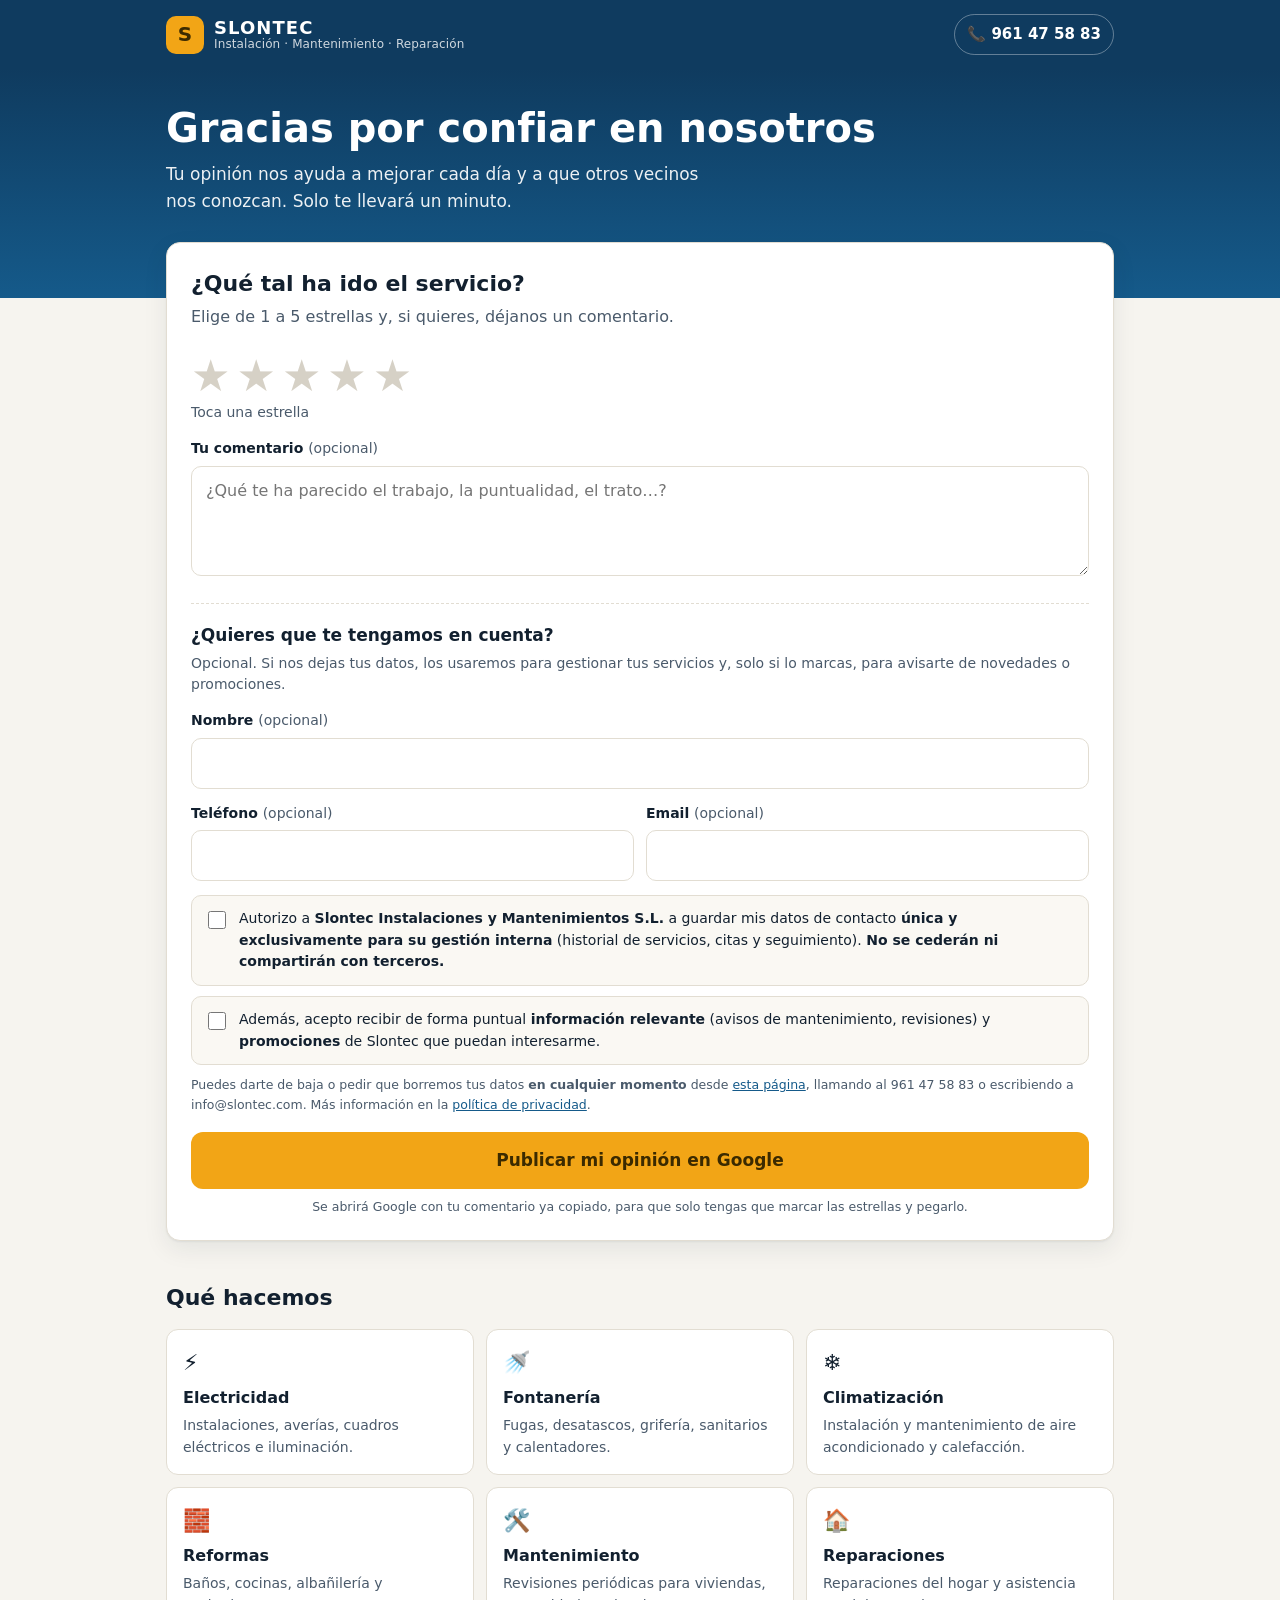
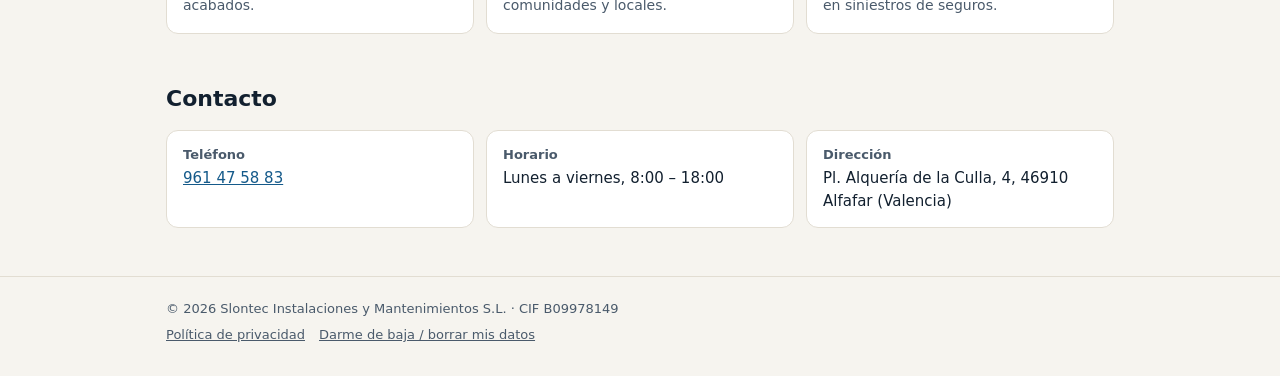
==== index.html @ 48b0419c "Página de valoraciones de Slontec con reseña en Google y consentimiento de datos - index.html: estre" ====
<!doctype html>
<html lang="es">
<head>
  <meta charset="utf-8">
  <meta name="viewport" content="width=device-width, initial-scale=1">
  <title>Slontec · Valora nuestro servicio</title>
  <meta name="description" content="SLONTEC Instalación, Mantenimiento y Reparación. Electricidad, fontanería, climatización y reformas en Valencia. Cuéntanos qué tal ha ido tu servicio.">
  <meta name="theme-color" content="#0f3b5f">
  <link rel="icon" href="data:image/svg+xml,%3Csvg xmlns='http://www.w3.org/2000/svg' viewBox='0 0 64 64'%3E%3Crect width='64' height='64' rx='14' fill='%23f2a516'/%3E%3Ctext x='32' y='45' font-family='Arial' font-weight='800' font-size='38' text-anchor='middle' fill='%233b2a00'%3ES%3C/text%3E%3C/svg%3E">
  <link rel="stylesheet" href="styles.css">
  <script src="config.js"></script>
</head>
<body>

<header class="top">
  <div class="wrap">
    <a class="logo" href="./">
      <span class="logo-mark">S</span>
      <span class="logo-text">SLONTEC<small>Instalación · Mantenimiento · Reparación</small></span>
    </a>
    <a class="top-call" id="topCall" href="tel:+34961475883">📞 961 47 58 83</a>
  </div>
</header>

<section class="hero">
  <div class="wrap">
    <h1>Gracias por confiar en nosotros</h1>
    <p>Tu opinión nos ayuda a mejorar cada día y a que otros vecinos nos conozcan. Solo te llevará un minuto.</p>
  </div>
</section>

<main class="wrap">
  <div class="card main" id="reviewCard">

    <form id="reviewForm" novalidate>
      <h2>¿Qué tal ha ido el servicio?</h2>
      <p class="lead">Elige de 1 a 5 estrellas y, si quieres, déjanos un comentario.</p>

      <fieldset>
        <legend class="sr-only" style="position:absolute;left:-9999px">Puntuación</legend>
        <div class="stars" id="stars">
          <input type="radio" id="s5" name="rating" value="5"><label for="s5" title="Excelente">★</label>
          <input type="radio" id="s4" name="rating" value="4"><label for="s4" title="Muy bien">★</label>
          <input type="radio" id="s3" name="rating" value="3"><label for="s3" title="Correcto">★</label>
          <input type="radio" id="s2" name="rating" value="2"><label for="s2" title="Mejorable">★</label>
          <input type="radio" id="s1" name="rating" value="1"><label for="s1" title="Malo">★</label>
        </div>
        <div class="stars-caption" id="starsCaption">Toca una estrella</div>
      </fieldset>

      <div class="field">
        <label for="comment">Tu comentario <span class="opt">(opcional)</span></label>
        <textarea id="comment" maxlength="4000" placeholder="¿Qué te ha parecido el trabajo, la puntualidad, el trato…?"></textarea>
      </div>

      <div class="block">
        <h3>¿Quieres que te tengamos en cuenta?</h3>
        <p class="hint">Opcional. Si nos dejas tus datos, los usaremos para gestionar tus servicios y, solo si lo marcas, para avisarte de novedades o promociones.</p>

        <div class="field">
          <label for="name">Nombre <span class="opt">(opcional)</span></label>
          <input type="text" id="name" autocomplete="name">
        </div>
        <div class="row">
          <div class="field">
            <label for="phone">Teléfono <span class="opt">(opcional)</span></label>
            <input type="tel" id="phone" autocomplete="tel" inputmode="tel">
          </div>
          <div class="field">
            <label for="email">Email <span class="opt">(opcional)</span></label>
            <input type="email" id="email" autocomplete="email" inputmode="email">
          </div>
        </div>

        <label class="check">
          <input type="checkbox" id="consentInternal">
          <span>Autorizo a <strong>Slontec Instalaciones y Mantenimientos S.L.</strong> a guardar mis datos de contacto <strong>única y exclusivamente para su gestión interna</strong> (historial de servicios, citas y seguimiento). <strong>No se cederán ni compartirán con terceros.</strong></span>
        </label>

        <label class="check">
          <input type="checkbox" id="consentPromo">
          <span>Además, acepto recibir de forma puntual <strong>información relevante</strong> (avisos de mantenimiento, revisiones) y <strong>promociones</strong> de Slontec que puedan interesarme.</span>
        </label>

        <p class="legal-mini">
          Puedes darte de baja o pedir que borremos tus datos <strong>en cualquier momento</strong> desde
          <a href="baja.html">esta página</a>, llamando al <span class="js-tel">961 47 58 83</span> o escribiendo a <span class="js-email">info@slontec.com</span>.
          Más información en la <a href="privacidad.html">política de privacidad</a>.
        </p>
      </div>

      <div class="msg err" id="formError" role="alert"></div>

      <button type="submit" class="btn" id="submitBtn">Publicar mi opinión en Google</button>
      <p class="legal-mini" style="text-align:center">Se abrirá Google con tu comentario ya copiado, para que solo tengas que marcar las estrellas y pegarlo.</p>
    </form>

    <div class="done" id="done" aria-live="polite">
      <div class="big">🙌</div>
      <h2>¡Muchas gracias!</h2>
      <p class="lead" id="doneLead">Ya casi está. Termina en la ventana de Google que se ha abierto:</p>
      <ol id="doneSteps">
        <li>Marca <strong id="doneStars">las mismas estrellas</strong>.</li>
        <li id="pasteStep">Mantén pulsado el cuadro de texto y elige <strong>Pegar</strong> (tu comentario ya está copiado).</li>
        <li>Pulsa <strong>Publicar</strong>.</li>
      </ol>
      <div class="copied-box" id="copiedBox" hidden></div>
      <button type="button" class="btn secondary" id="reopenBtn">Abrir Google otra vez</button>
      <button type="button" class="btn ghost" id="copyAgainBtn">Copiar mi comentario de nuevo</button>
      <div class="msg ok" id="savedMsg">Tus datos y preferencias se han guardado correctamente.</div>
    </div>
  </div>

  <section class="section">
    <h2>Qué hacemos</h2>
    <div class="services">
      <div class="service"><div class="ico">⚡</div><h3>Electricidad</h3><p>Instalaciones, averías, cuadros eléctricos e iluminación.</p></div>
      <div class="service"><div class="ico">🚿</div><h3>Fontanería</h3><p>Fugas, desatascos, grifería, sanitarios y calentadores.</p></div>
      <div class="service"><div class="ico">❄️</div><h3>Climatización</h3><p>Instalación y mantenimiento de aire acondicionado y calefacción.</p></div>
      <div class="service"><div class="ico">🧱</div><h3>Reformas</h3><p>Baños, cocinas, albañilería y acabados.</p></div>
      <div class="service"><div class="ico">🛠️</div><h3>Mantenimiento</h3><p>Revisiones periódicas para viviendas, comunidades y locales.</p></div>
      <div class="service"><div class="ico">🏠</div><h3>Reparaciones</h3><p>Reparaciones del hogar y asistencia en siniestros de seguros.</p></div>
    </div>
  </section>

  <section class="section">
    <h2>Contacto</h2>
    <div class="contact">
      <div><strong>Teléfono</strong><a class="js-tel-link" href="tel:+34961475883">961 47 58 83</a></div>
      <div><strong>Horario</strong><span class="js-horario">Lunes a viernes, 8:00 – 18:00</span></div>
      <div><strong>Dirección</strong><span class="js-dir">Pl. Alquería de la Culla, 4, 46910 Alfafar (Valencia)</span></div>
    </div>
  </section>
</main>

<footer>
  <div class="wrap">
    © <span id="year">2026</span> Slontec Instalaciones y Mantenimientos S.L. · CIF B09978149
    <div class="links">
      <a href="privacidad.html">Política de privacidad</a>
      <a href="baja.html">Darme de baja / borrar mis datos</a>
    </div>
  </div>
</footer>

<script>
(function () {
  var C = window.SLONTEC_CONFIG || {};
  var REVIEW_URL = "https://search.google.com/local/writereview?placeid=" + encodeURIComponent(C.googlePlaceId || "");
  var CONSENT_VERSION = "2026-10-v1";
  var params = new URLSearchParams(location.search);

  // ---- Rellenar datos de contacto desde config ----
  document.getElementById("year").textContent = new Date().getFullYear();
  if (C.telefono) {
    document.querySelectorAll(".js-tel-link, #topCall").forEach(function (a) { a.href = "tel:" + C.telefono.replace(/\s/g, ""); });
  }
  if (C.telefonoVisible) {
    document.querySelectorAll(".js-tel, .js-tel-link").forEach(function (el) { el.textContent = C.telefonoVisible; });
    document.getElementById("topCall").textContent = "📞 " + C.telefonoVisible;
  }
  if (C.email) document.querySelectorAll(".js-email").forEach(function (el) { el.textContent = C.email; });
  if (C.horario) document.querySelectorAll(".js-horario").forEach(function (el) { el.textContent = C.horario; });
  if (C.direccionTaller) document.querySelectorAll(".js-dir").forEach(function (el) { el.textContent = C.direccionTaller; });

  // ---- Estrellas ----
  var captions = { 1: "Malo", 2: "Mejorable", 3: "Correcto", 4: "Muy bien", 5: "¡Excelente!" };
  var caption = document.getElementById("starsCaption");
  document.querySelectorAll('input[name="rating"]').forEach(function (r) {
    r.addEventListener("change", function () {
      caption.textContent = r.value + " de 5 · " + captions[r.value];
      hideError();
    });
  });

  var form = document.getElementById("reviewForm");
  var errBox = document.getElementById("formError");
  function showError(t) { errBox.textContent = t; errBox.classList.add("show"); errBox.scrollIntoView({ behavior: "smooth", block: "center" }); }
  function hideError() { errBox.classList.remove("show"); }

  // ---- Copiar al portapapeles (con alternativa para navegadores antiguos) ----
  function copyText(text) {
    if (!text) return Promise.resolve(false);
    if (navigator.clipboard && window.isSecureContext) {
      return navigator.clipboard.writeText(text).then(function () { return true; }, function () { return fallbackCopy(text); });
    }
    return Promise.resolve(fallbackCopy(text));
  }
  function fallbackCopy(text) {
    try {
      var ta = document.createElement("textarea");
      ta.value = text; ta.setAttribute("readonly", "");
      ta.style.position = "fixed"; ta.style.opacity = "0";
      document.body.appendChild(ta); ta.select(); ta.setSelectionRange(0, text.length);
      var ok = document.execCommand("copy");
      document.body.removeChild(ta);
      return ok;
    } catch (e) { return false; }
  }

  function openGoogle() {
    var w = window.open(REVIEW_URL, "_blank");
    if (w) { try { w.opener = null; } catch (e) {} }
    else location.href = REVIEW_URL; // si el navegador bloquea la ventana nueva
  }

  var lastComment = "";

  form.addEventListener("submit", function (e) {
    e.preventDefault();
    hideError();

    var checked = form.querySelector('input[name="rating"]:checked');
    if (!checked) { showError("Por favor, elige una puntuación de 1 a 5 estrellas."); return; }
    var rating = Number(checked.value);
    var comment = document.getElementById("comment").value.trim();
    var name = document.getElementById("name").value.trim();
    var phone = document.getElementById("phone").value.trim();
    var email = document.getElementById("email").value.trim();
    var cInternal = document.getElementById("consentInternal").checked;
    var cPromo = document.getElementById("consentPromo").checked;
    var hasContact = !!(name || phone || email);

    if (hasContact && !cInternal) {
      showError("Para guardar tus datos necesitamos que marques la casilla de autorización. Si prefieres no dejarlos, borra los campos de nombre, teléfono y email.");
      return;
    }
    if (cPromo && !cInternal) {
      showError("Para enviarte información o promociones necesitamos también tu autorización para guardar los datos (primera casilla).");
      return;
    }
    if ((cInternal || cPromo) && !phone && !email) {
      showError("Indica al menos un teléfono o un email para poder guardarte como cliente.");
      return;
    }
    if (email && !/^[^\s@]+@[^\s@]+\.[^\s@]+$/.test(email)) {
      showError("Revisa el email, parece que no está bien escrito.");
      return;
    }

    lastComment = comment;

    // 1) Copiar y abrir Google en el mismo clic (si no, el navegador bloquea la ventana)
    copyText(comment).then(function (copied) { showDone(rating, comment, copied); });
    openGoogle();

    // 2) Guardar en la hoja interna de Slontec (sin bloquear al cliente)
    var payload = {
      tipo: "resena",
      fecha: new Date().toISOString(),
      estrellas: rating,
      comentario: comment,
      tecnico: params.get("tecnico") || "",
      servicio: params.get("servicio") || "",
      nombre: cInternal ? name : "",
      telefono: cInternal ? phone : "",
      email: cInternal ? email : "",
      consentimientoGestion: cInternal,
      consentimientoComercial: cPromo,
      versionTextoConsentimiento: CONSENT_VERSION,
      navegador: navigator.userAgent
    };
    sendToSheet(payload).then(function (ok) {
      if (ok && cInternal) document.getElementById("savedMsg").classList.add("show");
    });
  });

  function sendToSheet(payload) {
    if (!C.appsScriptUrl) return Promise.resolve(false);
    return fetch(C.appsScriptUrl, {
      method: "POST",
      mode: "no-cors",
      headers: { "Content-Type": "text/plain;charset=utf-8" },
      body: JSON.stringify(payload)
    }).then(function () { return true; }, function () { return false; });
  }

  function showDone(rating, comment, copied) {
    form.style.display = "none";
    var done = document.getElementById("done");
    done.classList.add("show");
    document.getElementById("doneStars").textContent = rating + (rating === 1 ? " estrella" : " estrellas");
    var pasteStep = document.getElementById("pasteStep");
    var box = document.getElementById("copiedBox");
    var copyBtn = document.getElementById("copyAgainBtn");
    if (!comment) {
      pasteStep.innerHTML = "Si quieres, escribe un breve comentario.";
      copyBtn.style.display = "none";
    } else if (!copied) {
      pasteStep.innerHTML = "Copia tu comentario de aquí abajo y pégalo en Google.";
      box.textContent = comment; box.hidden = false;
    }
    document.getElementById("reviewCard").scrollIntoView({ behavior: "smooth", block: "start" });
  }

  document.getElementById("reopenBtn").addEventListener("click", openGoogle);
  document.getElementById("copyAgainBtn").addEventListener("click", function () {
    var btn = this;
    copyText(lastComment).then(function (ok) {
      btn.textContent = ok ? "✓ Comentario copiado" : "No se pudo copiar";
      if (!ok) { var box = document.getElementById("copiedBox"); box.textContent = lastComment; box.hidden = false; }
      setTimeout(function () { btn.textContent = "Copiar mi comentario de nuevo"; }, 2500);
    });
  });
})();
</script>
</body>
</html>
---- styles.css ----
:root {
  --ink: #12202f;
  --ink-soft: #4a5a6b;
  --paper: #f6f4ef;
  --card: #ffffff;
  --line: #e2ddd2;
  --brand: #0f3b5f;
  --brand-2: #155a8a;
  --accent: #f2a516;
  --accent-ink: #3b2a00;
  --ok: #1d7a4b;
  --err: #b3261e;
  --radius: 14px;
  --shadow: 0 1px 2px rgba(18, 32, 47, .06), 0 8px 24px rgba(18, 32, 47, .08);
}

* { box-sizing: border-box; }
html { -webkit-text-size-adjust: 100%; }
body {
  margin: 0;
  font-family: "Inter", system-ui, -apple-system, "Segoe UI", Roboto, sans-serif;
  color: var(--ink);
  background: var(--paper);
  line-height: 1.55;
  font-size: 16px;
}
a { color: var(--brand-2); }
img { max-width: 100%; }

.wrap { max-width: 980px; margin: 0 auto; padding: 0 16px; }

/* ---------- Cabecera ---------- */
.top {
  background: var(--brand);
  color: #fff;
}
.top .wrap {
  display: flex; align-items: center; justify-content: space-between;
  gap: 12px; padding-top: 14px; padding-bottom: 14px;
}
.logo { display: flex; align-items: center; gap: 10px; color: #fff; text-decoration: none; }
.logo-mark {
  width: 38px; height: 38px; border-radius: 10px;
  background: var(--accent); color: var(--accent-ink);
  display: grid; place-items: center; font-weight: 800; font-size: 20px;
}
.logo-text { font-weight: 800; letter-spacing: .06em; font-size: 18px; line-height: 1.1; }
.logo-text small { display: block; font-weight: 500; letter-spacing: .01em; font-size: 12px; opacity: .8; }
.top-call {
  color: #fff; text-decoration: none; font-weight: 600; font-size: 15px;
  border: 1px solid rgba(255,255,255,.35); padding: 8px 12px; border-radius: 999px; white-space: nowrap;
}
.top-call:hover { background: rgba(255,255,255,.1); }

/* ---------- Hero ---------- */
.hero {
  background: linear-gradient(180deg, var(--brand) 0%, var(--brand-2) 100%);
  color: #fff;
  padding: 36px 0 84px;
}
.hero h1 { font-size: clamp(26px, 5vw, 40px); line-height: 1.15; margin: 0 0 10px; }
.hero p { margin: 0; max-width: 560px; opacity: .92; font-size: 17px; }

/* ---------- Tarjeta principal ---------- */
.card {
  background: var(--card);
  border: 1px solid var(--line);
  border-radius: var(--radius);
  box-shadow: var(--shadow);
  padding: 24px;
}
.card.main { margin-top: -56px; position: relative; }
.card h2 { margin: 0 0 4px; font-size: 22px; }
.card .lead { margin: 0 0 18px; color: var(--ink-soft); }

/* ---------- Estrellas ---------- */
.stars {
  display: flex; gap: 6px; flex-direction: row-reverse; justify-content: flex-end;
  margin: 6px 0 4px;
}
.stars input { position: absolute; opacity: 0; width: 1px; height: 1px; }
.stars label {
  cursor: pointer; font-size: 44px; line-height: 1; color: #d6d1c6;
  transition: transform .08s ease, color .12s ease;
  user-select: none; -webkit-tap-highlight-color: transparent;
}
.stars label:hover, .stars label:hover ~ label,
.stars input:checked ~ label { color: var(--accent); }
.stars label:active { transform: scale(.9); }
.stars input:focus-visible + label { outline: 2px solid var(--brand-2); outline-offset: 3px; border-radius: 6px; }
.stars-caption { min-height: 22px; color: var(--ink-soft); font-size: 14px; margin-bottom: 14px; }

/* ---------- Formulario ---------- */
.field { margin-bottom: 14px; }
.field label { display: block; font-weight: 600; font-size: 14px; margin-bottom: 6px; }
.field .opt { font-weight: 400; color: var(--ink-soft); }
input[type=text], input[type=email], input[type=tel], textarea {
  width: 100%; font: inherit; color: inherit;
  padding: 12px 14px; border: 1px solid var(--line); border-radius: 10px; background: #fff;
}
textarea { min-height: 110px; resize: vertical; }
input:focus, textarea:focus { outline: 2px solid var(--brand-2); outline-offset: 0; border-color: transparent; }
.row { display: grid; grid-template-columns: 1fr 1fr; gap: 12px; }
@media (max-width: 600px) { .row { grid-template-columns: 1fr; } }

fieldset { border: 0; padding: 0; margin: 0; }
.block {
  border-top: 1px dashed var(--line);
  margin-top: 20px; padding-top: 18px;
}
.block h3 { margin: 0 0 4px; font-size: 17px; }
.block .hint { margin: 0 0 14px; color: var(--ink-soft); font-size: 14px; }

.check {
  display: flex; gap: 10px; align-items: flex-start;
  background: #faf8f3; border: 1px solid var(--line); border-radius: 10px;
  padding: 12px; margin-bottom: 10px; font-size: 14px; cursor: pointer;
}
.check input { margin-top: 3px; width: 18px; height: 18px; flex: 0 0 auto; accent-color: var(--brand); }
.legal-mini { font-size: 12.5px; color: var(--ink-soft); margin: 8px 0 0; }

.btn {
  display: inline-flex; align-items: center; justify-content: center; gap: 8px;
  width: 100%; border: 0; cursor: pointer;
  font: inherit; font-weight: 700; font-size: 17px;
  padding: 15px 18px; border-radius: 12px;
  background: var(--accent); color: var(--accent-ink);
  margin-top: 18px;
}
.btn:hover { filter: brightness(1.04); }
.btn:disabled { opacity: .55; cursor: not-allowed; }
.btn.secondary { background: var(--brand); color: #fff; }
.btn.ghost { background: transparent; color: var(--brand); border: 1px solid var(--line); }

.msg { border-radius: 10px; padding: 12px 14px; font-size: 14px; margin-top: 12px; display: none; }
.msg.show { display: block; }
.msg.err { background: #fdecea; color: var(--err); }
.msg.ok { background: #e7f5ee; color: var(--ok); }

/* ---------- Pantalla final ---------- */
.done { display: none; text-align: center; padding: 8px 0; }
.done.show { display: block; }
.done .big { font-size: 46px; margin-bottom: 4px; }
.done ol { text-align: left; max-width: 460px; margin: 14px auto; padding-left: 22px; }
.done ol li { margin-bottom: 6px; }
.copied-box {
  text-align: left; background: #faf8f3; border: 1px solid var(--line); border-radius: 10px;
  padding: 12px; font-size: 14px; white-space: pre-wrap; max-width: 460px; margin: 0 auto;
}

/* ---------- Servicios ---------- */
.section { padding: 40px 0 8px; }
.section h2 { font-size: 22px; margin: 0 0 14px; }
.services { display: grid; grid-template-columns: repeat(3, 1fr); gap: 12px; }
@media (max-width: 760px) { .services { grid-template-columns: 1fr 1fr; } }
@media (max-width: 440px) { .services { grid-template-columns: 1fr; } }
.service { background: var(--card); border: 1px solid var(--line); border-radius: 12px; padding: 16px; }
.service .ico { font-size: 22px; }
.service h3 { margin: 6px 0 4px; font-size: 16px; }
.service p { margin: 0; font-size: 14px; color: var(--ink-soft); }

.contact { display: grid; grid-template-columns: repeat(3, 1fr); gap: 12px; }
@media (max-width: 760px) { .contact { grid-template-columns: 1fr; } }
.contact div { background: var(--card); border: 1px solid var(--line); border-radius: 12px; padding: 14px 16px; font-size: 15px; }
.contact strong { display: block; font-size: 13px; color: var(--ink-soft); font-weight: 600; margin-bottom: 2px; }

/* ---------- Pie ---------- */
footer { margin-top: 40px; padding: 22px 0 30px; border-top: 1px solid var(--line); font-size: 13px; color: var(--ink-soft); }
footer a { color: var(--ink-soft); }
footer .links { display: flex; flex-wrap: wrap; gap: 14px; margin-top: 6px; }

/* ---------- Páginas legales ---------- */
.legal { padding: 28px 0; }
.legal h1 { font-size: 26px; margin-top: 0; }
.legal h2 { font-size: 18px; margin-top: 26px; }
.legal table { border-collapse: collapse; width: 100%; font-size: 14px; }
.legal td { border: 1px solid var(--line); padding: 8px 10px; vertical-align: top; background: #fff; }
.legal td:first-child { font-weight: 600; width: 34%; }
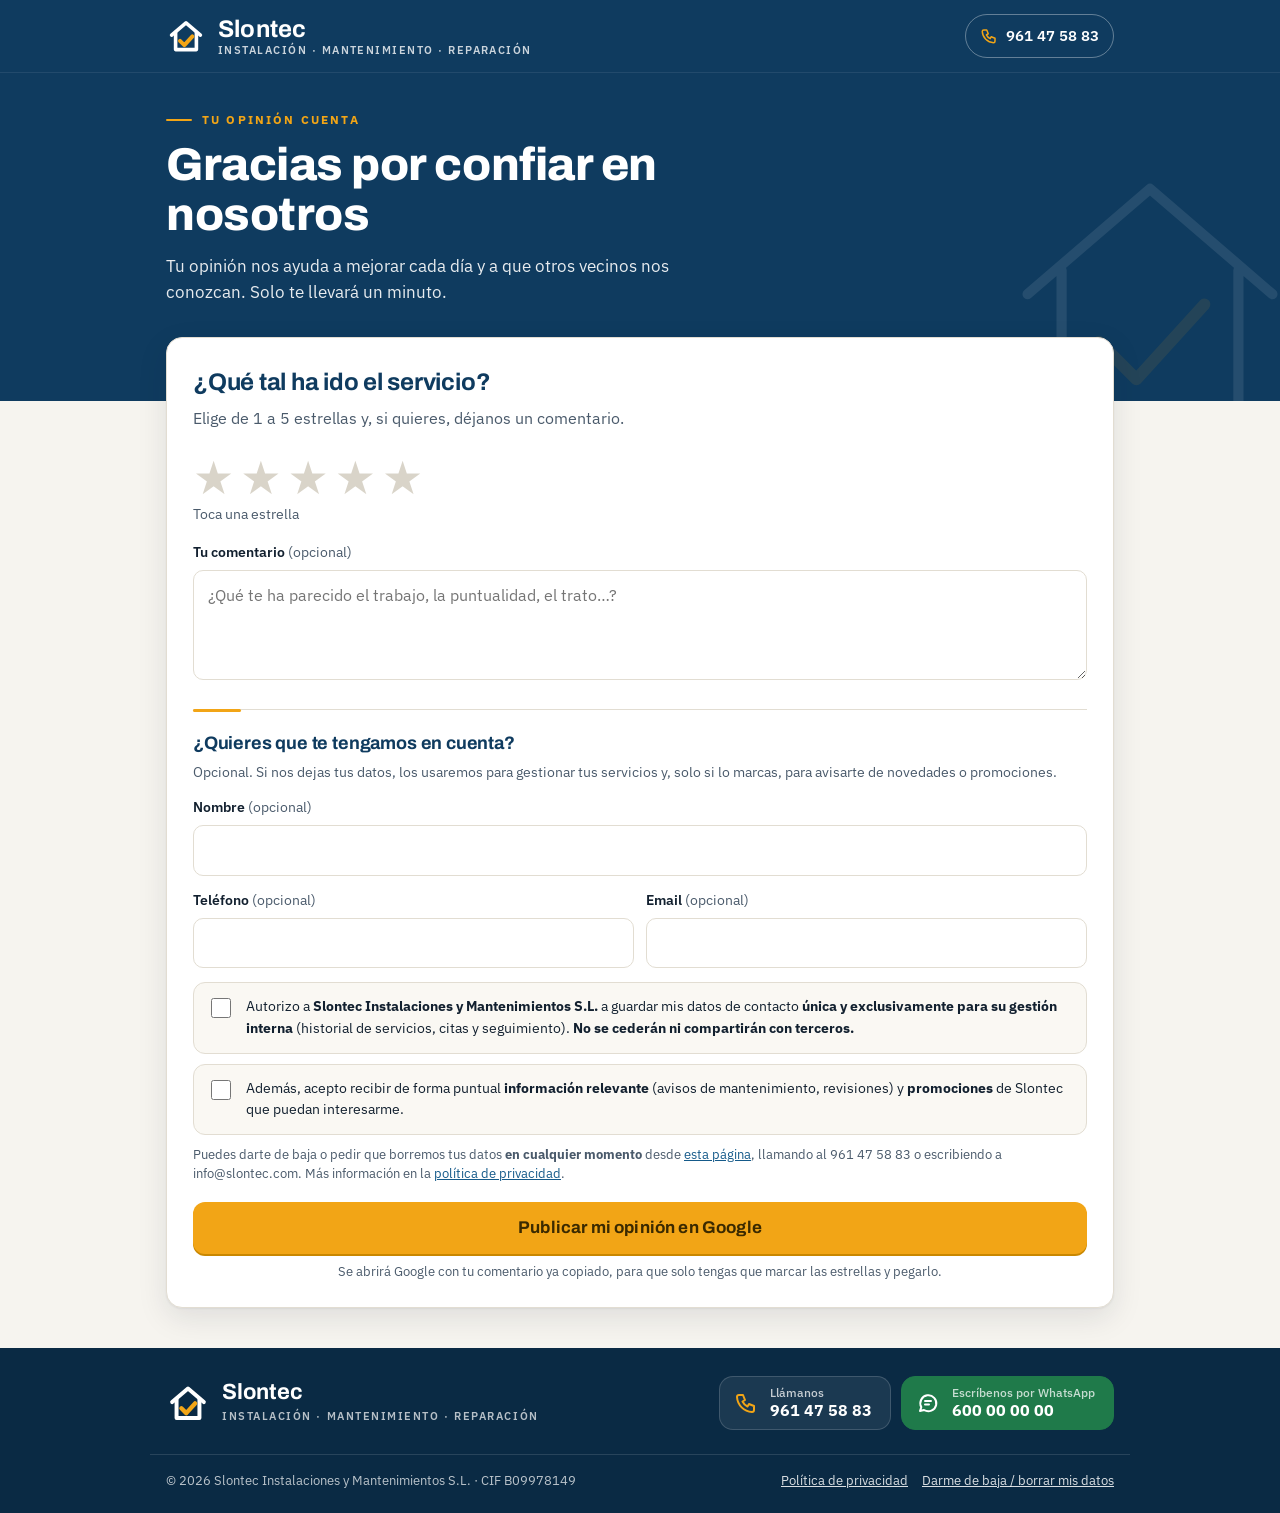
==== commit 74dbe5bf: "Nueva identidad con el logo C y pie de página con teléfono y WhatsApp - Logo casa + check en cabecer" ====
--- a/index.html
+++ b/index.html
@@ -6,7 +6,10 @@
   <title>Slontec · Valora nuestro servicio</title>
   <meta name="description" content="SLONTEC Instalación, Mantenimiento y Reparación. Electricidad, fontanería, climatización y reformas en Valencia. Cuéntanos qué tal ha ido tu servicio.">
   <meta name="theme-color" content="#0f3b5f">
-  <link rel="icon" href="data:image/svg+xml,%3Csvg xmlns='http://www.w3.org/2000/svg' viewBox='0 0 64 64'%3E%3Crect width='64' height='64' rx='14' fill='%23f2a516'/%3E%3Ctext x='32' y='45' font-family='Arial' font-weight='800' font-size='38' text-anchor='middle' fill='%233b2a00'%3ES%3C/text%3E%3C/svg%3E">
+  <link rel="icon" href="data:image/svg+xml,%3Csvg xmlns='http://www.w3.org/2000/svg' viewBox='0 0 100 100'%3E%3Crect width='100' height='100' rx='22' fill='%230f3b5f'/%3E%3Cg transform='translate(50 52) scale(.72) translate(-50 -50)' fill='none' stroke-linecap='round' stroke-linejoin='round'%3E%3Cpath d='M14 48 L50 17 L86 48 M24 41 V84 H76 V41' stroke='%23fff' stroke-width='10'/%3E%3Cpath d='M35 62 L46 73 L66 51' stroke='%23f2a516' stroke-width='11'/%3E%3C/g%3E%3C/svg%3E">
+  <link rel="preconnect" href="https://fonts.googleapis.com">
+  <link rel="preconnect" href="https://fonts.gstatic.com" crossorigin>
+  <link rel="stylesheet" href="https://fonts.googleapis.com/css2?family=Archivo:wght@600;700;800&family=IBM+Plex+Sans:wght@400;500;600;700&display=swap">
   <link rel="stylesheet" href="styles.css">
   <script src="config.js"></script>
 </head>
@@ -14,16 +17,18 @@
 
 <header class="top">
   <div class="wrap">
-    <a class="logo" href="./">
-      <span class="logo-mark">S</span>
-      <span class="logo-text">SLONTEC<small>Instalación · Mantenimiento · Reparación</small></span>
+    <a class="logo" href="./" aria-label="Slontec, inicio">
+      <svg class="logo-mark" viewBox="0 0 100 100" aria-hidden="true"><path d="M14 48 L50 17 L86 48" fill="none" stroke="currentColor" stroke-width="9" stroke-linecap="round" stroke-linejoin="round"/><path d="M24 41 V84 H76 V41" fill="none" stroke="currentColor" stroke-width="9" stroke-linecap="round" stroke-linejoin="round"/><path d="M35 62 L46 73 L66 51" fill="none" stroke="#f2a516" stroke-width="10" stroke-linecap="round" stroke-linejoin="round"/></svg>
+      <span class="logo-text">Slontec<small>Instalación · Mantenimiento · Reparación</small></span>
     </a>
-    <a class="top-call" id="topCall" href="tel:+34961475883">📞 961 47 58 83</a>
+    <a class="top-call" id="topCall" href="tel:+34961475883" aria-label="Llamar a Slontec"><svg viewBox="0 0 24 24" aria-hidden="true"><path d="M5 4h4l2 5-2.5 1.5a11 11 0 0 0 5 5L15 13l5 2v4a2 2 0 0 1-2 2A16 16 0 0 1 3 6a2 2 0 0 1 2-2" fill="none" stroke="currentColor" stroke-width="2" stroke-linejoin="round"/></svg><span class="js-tel">961 47 58 83</span></a>
   </div>
 </header>
 
 <section class="hero">
+  <svg class="hero-house" viewBox="0 0 100 100" aria-hidden="true"><path d="M14 48 L50 17 L86 48 M24 41 V84 H76 V41" fill="none" stroke="currentColor" stroke-width="3" stroke-linecap="round" stroke-linejoin="round"/><path d="M35 62 L46 73 L66 51" fill="none" stroke="#f2a516" stroke-width="3.5" stroke-linecap="round" stroke-linejoin="round"/></svg>
   <div class="wrap">
+    <div class="eyebrow"><span></span>Tu opinión cuenta<span></span></div>
     <h1>Gracias por confiar en nosotros</h1>
     <p>Tu opinión nos ayuda a mejorar cada día y a que otros vecinos nos conozcan. Solo te llevará un minuto.</p>
   </div>
@@ -96,7 +101,7 @@
     </form>
 
     <div class="done" id="done" aria-live="polite">
-      <div class="big">🙌</div>
+      <svg class="done-mark" viewBox="0 0 100 100" aria-hidden="true"><path d="M14 48 L50 17 L86 48 M24 41 V84 H76 V41" fill="none" stroke="#0f3b5f" stroke-width="8" stroke-linecap="round" stroke-linejoin="round"/><path class="done-check" d="M35 62 L46 73 L66 51" fill="none" stroke="#f2a516" stroke-width="9" stroke-linecap="round" stroke-linejoin="round"/></svg>
       <h2>¡Muchas gracias!</h2>
       <p class="lead" id="doneLead">Ya casi está. Termina en la ventana de Google que se ha abierto:</p>
       <ol id="doneSteps">
@@ -111,37 +116,37 @@
     </div>
   </div>
 
-  <section class="section">
-    <h2>Qué hacemos</h2>
-    <div class="services">
-      <div class="service"><div class="ico">⚡</div><h3>Electricidad</h3><p>Instalaciones, averías, cuadros eléctricos e iluminación.</p></div>
-      <div class="service"><div class="ico">🚿</div><h3>Fontanería</h3><p>Fugas, desatascos, grifería, sanitarios y calentadores.</p></div>
-      <div class="service"><div class="ico">❄️</div><h3>Climatización</h3><p>Instalación y mantenimiento de aire acondicionado y calefacción.</p></div>
-      <div class="service"><div class="ico">🧱</div><h3>Reformas</h3><p>Baños, cocinas, albañilería y acabados.</p></div>
-      <div class="service"><div class="ico">🛠️</div><h3>Mantenimiento</h3><p>Revisiones periódicas para viviendas, comunidades y locales.</p></div>
-      <div class="service"><div class="ico">🏠</div><h3>Reparaciones</h3><p>Reparaciones del hogar y asistencia en siniestros de seguros.</p></div>
+</main>
+
+<footer class="foot">
+  <div class="wrap foot-main">
+    <div class="foot-brand">
+      <svg class="logo-mark" viewBox="0 0 100 100" aria-hidden="true"><path d="M14 48 L50 17 L86 48" fill="none" stroke="currentColor" stroke-width="9" stroke-linecap="round" stroke-linejoin="round"/><path d="M24 41 V84 H76 V41" fill="none" stroke="currentColor" stroke-width="9" stroke-linecap="round" stroke-linejoin="round"/><path d="M35 62 L46 73 L66 51" fill="none" stroke="#f2a516" stroke-width="10" stroke-linecap="round" stroke-linejoin="round"/></svg>
+      <div>
+        <div class="foot-name">Slontec</div>
+        <div class="foot-tag">Instalación · Mantenimiento · Reparación</div>
+      </div>
     </div>
-  </section>
-
-  <section class="section">
-    <h2>Contacto</h2>
-    <div class="contact">
-      <div><strong>Teléfono</strong><a class="js-tel-link" href="tel:+34961475883">961 47 58 83</a></div>
-      <div><strong>Horario</strong><span class="js-horario">Lunes a viernes, 8:00 – 18:00</span></div>
-      <div><strong>Dirección</strong><span class="js-dir">Pl. Alquería de la Culla, 4, 46910 Alfafar (Valencia)</span></div>
+    <div class="foot-contact">
+      <a class="pill" id="footTel" href="tel:+34961475883"><svg viewBox="0 0 24 24" aria-hidden="true"><path d="M5 4h4l2 5-2.5 1.5a11 11 0 0 0 5 5L15 13l5 2v4a2 2 0 0 1-2 2A16 16 0 0 1 3 6a2 2 0 0 1 2-2" fill="none" stroke="currentColor" stroke-width="2" stroke-linejoin="round"/></svg><span><small>Llámanos</small><span class="js-tel">961 47 58 83</span></span></a>
+      <a class="pill wa" id="footWa" href="https://wa.me/34600000000" target="_blank" rel="noopener"><svg viewBox="0 0 24 24" aria-hidden="true"><path d="M4 20l1.3-3.9A8 8 0 1 1 8 19z" fill="none" stroke="currentColor" stroke-width="2" stroke-linejoin="round"/><path d="M9 10h6M9 13.5h4" stroke="currentColor" stroke-width="2" stroke-linecap="round"/></svg><span><small>Escríbenos por WhatsApp</small><span class="js-wa">600 00 00 00</span></span></a>
     </div>
-  </section>
-</main>
-
-<footer>
-  <div class="wrap">
-    © <span id="year">2026</span> Slontec Instalaciones y Mantenimientos S.L. · CIF B09978149
-    <div class="links">
-      <a href="privacidad.html">Política de privacidad</a>
-      <a href="baja.html">Darme de baja / borrar mis datos</a>
-    </div>
+  </div>
+  <div class="wrap foot-legal">
+    <span>© <span class="js-year">2026</span> Slontec Instalaciones y Mantenimientos S.L. · CIF B09978149</span>
+    <span class="links"><a href="privacidad.html">Política de privacidad</a><a href="baja.html">Darme de baja / borrar mis datos</a></span>
   </div>
 </footer>
+<script>
+(function () {
+  var C = window.SLONTEC_CONFIG || {};
+  document.querySelectorAll(".js-year").forEach(function (el) { el.textContent = new Date().getFullYear(); });
+  if (C.telefono) document.getElementById("footTel").href = "tel:" + C.telefono.replace(/\s/g, "");
+  if (C.telefonoVisible) document.querySelectorAll(".js-tel").forEach(function (el) { el.textContent = C.telefonoVisible; });
+  if (C.whatsapp) document.getElementById("footWa").href = "https://wa.me/" + C.whatsapp + "?text=" + encodeURIComponent(C.whatsappMensaje || "");
+  if (C.whatsappVisible) document.querySelectorAll(".js-wa").forEach(function (el) { el.textContent = C.whatsappVisible; });
+})();
+</script>
 
 <script>
 (function () {
@@ -150,18 +155,9 @@
   var CONSENT_VERSION = "2026-10-v1";
   var params = new URLSearchParams(location.search);
 
-  // ---- Rellenar datos de contacto desde config ----
-  document.getElementById("year").textContent = new Date().getFullYear();
-  if (C.telefono) {
-    document.querySelectorAll(".js-tel-link, #topCall").forEach(function (a) { a.href = "tel:" + C.telefono.replace(/\s/g, ""); });
-  }
-  if (C.telefonoVisible) {
-    document.querySelectorAll(".js-tel, .js-tel-link").forEach(function (el) { el.textContent = C.telefonoVisible; });
-    document.getElementById("topCall").textContent = "📞 " + C.telefonoVisible;
-  }
+  // ---- Datos de contacto desde config ----
+  if (C.telefono) document.getElementById("topCall").href = "tel:" + C.telefono.replace(/\s/g, "");
   if (C.email) document.querySelectorAll(".js-email").forEach(function (el) { el.textContent = C.email; });
-  if (C.horario) document.querySelectorAll(".js-horario").forEach(function (el) { el.textContent = C.horario; });
-  if (C.direccionTaller) document.querySelectorAll(".js-dir").forEach(function (el) { el.textContent = C.direccionTaller; });
 
   // ---- Estrellas ----
   var captions = { 1: "Malo", 2: "Mejorable", 3: "Correcto", 4: "Muy bien", 5: "¡Excelente!" };
--- a/styles.css
+++ b/styles.css
@@ -1,3 +1,7 @@
+/* ============================================================
+   Slontec — estilos. Identidad: logo C (casa + check),
+   azul marino #0f3b5f + ámbar #f2a516, Archivo + IBM Plex Sans.
+   ============================================================ */
 :root {
   --ink: #12202f;
   --ink-soft: #4a5a6b;
@@ -6,60 +10,82 @@
   --line: #e2ddd2;
   --brand: #0f3b5f;
   --brand-2: #155a8a;
+  --brand-deep: #0a2a44;
   --accent: #f2a516;
   --accent-ink: #3b2a00;
   --ok: #1d7a4b;
   --err: #b3261e;
-  --radius: 14px;
-  --shadow: 0 1px 2px rgba(18, 32, 47, .06), 0 8px 24px rgba(18, 32, 47, .08);
+  --radius: 16px;
+  --shadow: 0 1px 2px rgba(18, 32, 47, .06), 0 10px 30px rgba(18, 32, 47, .10);
+  --display: "Archivo", "IBM Plex Sans", system-ui, sans-serif;
+  --body: "IBM Plex Sans", system-ui, -apple-system, "Segoe UI", sans-serif;
 }
 
 * { box-sizing: border-box; }
 html { -webkit-text-size-adjust: 100%; }
 body {
   margin: 0;
-  font-family: "Inter", system-ui, -apple-system, "Segoe UI", Roboto, sans-serif;
+  font-family: var(--body);
   color: var(--ink);
   background: var(--paper);
   line-height: 1.55;
   font-size: 16px;
-}
+  display: flex; flex-direction: column; min-height: 100vh;
+}
+main { flex: 1 0 auto; }
+h1, h2, h3 { font-family: var(--display); letter-spacing: -0.01em; }
 a { color: var(--brand-2); }
 img { max-width: 100%; }
 
-.wrap { max-width: 980px; margin: 0 auto; padding: 0 16px; }
+.wrap { max-width: 980px; margin: 0 auto; padding: 0 16px; width: 100%; }
+
+/* ---------- Logo ---------- */
+.logo { display: flex; align-items: center; gap: 12px; color: #fff; text-decoration: none; }
+.logo-mark { width: 40px; height: 40px; flex: 0 0 auto; color: #fff; }
+.logo-text { font-family: var(--display); font-weight: 700; font-size: 24px; line-height: 1; letter-spacing: .01em; }
+.logo-text small {
+  display: block; margin-top: 4px;
+  font-family: var(--body); font-weight: 600; font-size: 10.5px; letter-spacing: .14em; text-transform: uppercase; opacity: .78;
+}
+@media (max-width: 420px) { .logo-text small { display: none; } }
 
 /* ---------- Cabecera ---------- */
-.top {
-  background: var(--brand);
-  color: #fff;
-}
+.top { background: var(--brand); color: #fff; }
 .top .wrap {
   display: flex; align-items: center; justify-content: space-between;
   gap: 12px; padding-top: 14px; padding-bottom: 14px;
 }
-.logo { display: flex; align-items: center; gap: 10px; color: #fff; text-decoration: none; }
-.logo-mark {
-  width: 38px; height: 38px; border-radius: 10px;
-  background: var(--accent); color: var(--accent-ink);
-  display: grid; place-items: center; font-weight: 800; font-size: 20px;
-}
-.logo-text { font-weight: 800; letter-spacing: .06em; font-size: 18px; line-height: 1.1; }
-.logo-text small { display: block; font-weight: 500; letter-spacing: .01em; font-size: 12px; opacity: .8; }
 .top-call {
+  display: inline-flex; align-items: center; gap: 8px;
   color: #fff; text-decoration: none; font-weight: 600; font-size: 15px;
-  border: 1px solid rgba(255,255,255,.35); padding: 8px 12px; border-radius: 999px; white-space: nowrap;
-}
+  border: 1px solid rgba(255,255,255,.35); padding: 9px 14px; border-radius: 999px; white-space: nowrap;
+  min-height: 44px;
+}
+.top-call svg { width: 18px; height: 18px; color: var(--accent); }
 .top-call:hover { background: rgba(255,255,255,.1); }
 
 /* ---------- Hero ---------- */
 .hero {
-  background: linear-gradient(180deg, var(--brand) 0%, var(--brand-2) 100%);
+  position: relative; overflow: hidden;
+  background: var(--brand);
   color: #fff;
-  padding: 36px 0 84px;
-}
-.hero h1 { font-size: clamp(26px, 5vw, 40px); line-height: 1.15; margin: 0 0 10px; }
-.hero p { margin: 0; max-width: 560px; opacity: .92; font-size: 17px; }
+  padding: 30px 0 96px;
+  border-top: 1px solid rgba(255,255,255,.08);
+}
+.hero-house {
+  position: absolute; right: -40px; bottom: -70px;
+  width: 340px; height: 340px; color: #fff; opacity: .09; pointer-events: none;
+}
+.hero .wrap { position: relative; }
+.eyebrow {
+  display: inline-flex; align-items: center; gap: 10px;
+  font-size: 12px; font-weight: 700; letter-spacing: .18em; text-transform: uppercase;
+  color: var(--accent); margin-bottom: 12px;
+}
+.eyebrow span { width: 26px; height: 2px; background: var(--accent); border-radius: 2px; }
+.eyebrow span:last-child { display: none; }
+.hero h1 { font-size: clamp(30px, 5.6vw, 46px); line-height: 1.08; margin: 0 0 12px; font-weight: 800; max-width: 620px; }
+.hero p { margin: 0; max-width: 540px; opacity: .9; font-size: 17px; }
 
 /* ---------- Tarjeta principal ---------- */
 .card {
@@ -67,10 +93,11 @@
   border: 1px solid var(--line);
   border-radius: var(--radius);
   box-shadow: var(--shadow);
-  padding: 24px;
-}
-.card.main { margin-top: -56px; position: relative; }
-.card h2 { margin: 0 0 4px; font-size: 22px; }
+  padding: 26px;
+}
+@media (max-width: 480px) { .card { padding: 20px; } }
+.card.main { margin-top: -64px; margin-bottom: 40px; position: relative; }
+.card h2 { margin: 0 0 4px; font-size: 24px; font-weight: 700; color: var(--brand); }
 .card .lead { margin: 0 0 18px; color: var(--ink-soft); }
 
 /* ---------- Estrellas ---------- */
@@ -80,7 +107,7 @@
 }
 .stars input { position: absolute; opacity: 0; width: 1px; height: 1px; }
 .stars label {
-  cursor: pointer; font-size: 44px; line-height: 1; color: #d6d1c6;
+  cursor: pointer; font-size: 46px; line-height: 1; color: #d9d4c9;
   transition: transform .08s ease, color .12s ease;
   user-select: none; -webkit-tap-highlight-color: transparent;
 }
@@ -88,7 +115,7 @@
 .stars input:checked ~ label { color: var(--accent); }
 .stars label:active { transform: scale(.9); }
 .stars input:focus-visible + label { outline: 2px solid var(--brand-2); outline-offset: 3px; border-radius: 6px; }
-.stars-caption { min-height: 22px; color: var(--ink-soft); font-size: 14px; margin-bottom: 14px; }
+.stars-caption { min-height: 22px; color: var(--ink-soft); font-size: 14px; margin-bottom: 16px; }
 
 /* ---------- Formulario ---------- */
 .field { margin-bottom: 14px; }
@@ -105,32 +132,41 @@
 
 fieldset { border: 0; padding: 0; margin: 0; }
 .block {
-  border-top: 1px dashed var(--line);
-  margin-top: 20px; padding-top: 18px;
-}
-.block h3 { margin: 0 0 4px; font-size: 17px; }
+  margin-top: 22px; padding-top: 20px;
+  border-top: 1px solid var(--line);
+  position: relative;
+}
+.block::before {
+  content: ""; position: absolute; top: -1px; left: 0;
+  width: 48px; height: 3px; background: var(--accent); border-radius: 2px;
+}
+.block h3 { margin: 0 0 4px; font-size: 18px; color: var(--brand); }
 .block .hint { margin: 0 0 14px; color: var(--ink-soft); font-size: 14px; }
 
 .check {
-  display: flex; gap: 10px; align-items: flex-start;
-  background: #faf8f3; border: 1px solid var(--line); border-radius: 10px;
-  padding: 12px; margin-bottom: 10px; font-size: 14px; cursor: pointer;
-}
-.check input { margin-top: 3px; width: 18px; height: 18px; flex: 0 0 auto; accent-color: var(--brand); }
+  display: flex; gap: 12px; align-items: flex-start;
+  background: #faf8f3; border: 1px solid var(--line); border-radius: 12px;
+  padding: 13px; margin-bottom: 10px; font-size: 14px; cursor: pointer;
+  transition: border-color .12s ease, background .12s ease;
+}
+.check:has(input:checked) { border-color: var(--brand-2); background: #eef4f9; }
+.check input { margin-top: 2px; width: 20px; height: 20px; flex: 0 0 auto; accent-color: var(--brand); }
 .legal-mini { font-size: 12.5px; color: var(--ink-soft); margin: 8px 0 0; }
 
 .btn {
   display: inline-flex; align-items: center; justify-content: center; gap: 8px;
-  width: 100%; border: 0; cursor: pointer;
-  font: inherit; font-weight: 700; font-size: 17px;
-  padding: 15px 18px; border-radius: 12px;
+  width: 100%; border: 0; cursor: pointer; text-decoration: none;
+  font-family: var(--display); font-weight: 700; font-size: 17px; letter-spacing: .01em;
+  padding: 16px 18px; border-radius: 12px; min-height: 52px;
   background: var(--accent); color: var(--accent-ink);
   margin-top: 18px;
+  box-shadow: 0 2px 0 #c98700;
 }
 .btn:hover { filter: brightness(1.04); }
+.btn:active { transform: translateY(1px); box-shadow: 0 1px 0 #c98700; }
 .btn:disabled { opacity: .55; cursor: not-allowed; }
-.btn.secondary { background: var(--brand); color: #fff; }
-.btn.ghost { background: transparent; color: var(--brand); border: 1px solid var(--line); }
+.btn.secondary { background: var(--brand); color: #fff; box-shadow: 0 2px 0 var(--brand-deep); }
+.btn.ghost { background: transparent; color: var(--brand); border: 1px solid var(--line); box-shadow: none; }
 
 .msg { border-radius: 10px; padding: 12px 14px; font-size: 14px; margin-top: 12px; display: none; }
 .msg.show { display: block; }
@@ -141,38 +177,60 @@
 .done { display: none; text-align: center; padding: 8px 0; }
 .done.show { display: block; }
 .done .big { font-size: 46px; margin-bottom: 4px; }
+.done-mark { width: 84px; height: 84px; margin: 0 auto 8px; display: block; }
+.done.show .done-check { stroke-dasharray: 50; stroke-dashoffset: 50; animation: draw .5s .15s ease-out forwards; }
+@keyframes draw { to { stroke-dashoffset: 0; } }
+@media (prefers-reduced-motion: reduce) { .done.show .done-check { animation: none; stroke-dashoffset: 0; } }
 .done ol { text-align: left; max-width: 460px; margin: 14px auto; padding-left: 22px; }
 .done ol li { margin-bottom: 6px; }
+.done .btn { max-width: 460px; }
 .copied-box {
   text-align: left; background: #faf8f3; border: 1px solid var(--line); border-radius: 10px;
   padding: 12px; font-size: 14px; white-space: pre-wrap; max-width: 460px; margin: 0 auto;
 }
 
-/* ---------- Servicios ---------- */
-.section { padding: 40px 0 8px; }
-.section h2 { font-size: 22px; margin: 0 0 14px; }
-.services { display: grid; grid-template-columns: repeat(3, 1fr); gap: 12px; }
-@media (max-width: 760px) { .services { grid-template-columns: 1fr 1fr; } }
-@media (max-width: 440px) { .services { grid-template-columns: 1fr; } }
-.service { background: var(--card); border: 1px solid var(--line); border-radius: 12px; padding: 16px; }
-.service .ico { font-size: 22px; }
-.service h3 { margin: 6px 0 4px; font-size: 16px; }
-.service p { margin: 0; font-size: 14px; color: var(--ink-soft); }
-
-.contact { display: grid; grid-template-columns: repeat(3, 1fr); gap: 12px; }
-@media (max-width: 760px) { .contact { grid-template-columns: 1fr; } }
-.contact div { background: var(--card); border: 1px solid var(--line); border-radius: 12px; padding: 14px 16px; font-size: 15px; }
-.contact strong { display: block; font-size: 13px; color: var(--ink-soft); font-weight: 600; margin-bottom: 2px; }
-
 /* ---------- Pie ---------- */
-footer { margin-top: 40px; padding: 22px 0 30px; border-top: 1px solid var(--line); font-size: 13px; color: var(--ink-soft); }
-footer a { color: var(--ink-soft); }
-footer .links { display: flex; flex-wrap: wrap; gap: 14px; margin-top: 6px; }
+.foot { background: var(--brand-deep); color: #fff; margin-top: auto; }
+.foot-main {
+  display: flex; flex-wrap: wrap; align-items: center; justify-content: space-between;
+  gap: 20px; padding-top: 28px; padding-bottom: 24px;
+}
+.foot-brand { display: flex; align-items: center; gap: 12px; }
+.foot-brand .logo-mark { width: 44px; height: 44px; }
+.foot-name { font-family: var(--display); font-weight: 700; font-size: 22px; line-height: 1; }
+.foot-tag { font-size: 11px; font-weight: 600; letter-spacing: .14em; text-transform: uppercase; opacity: .7; margin-top: 5px; }
+.foot-contact { display: flex; flex-wrap: wrap; gap: 10px; }
+.pill {
+  display: inline-flex; align-items: center; gap: 12px;
+  color: #fff; text-decoration: none; min-height: 52px;
+  padding: 9px 18px 9px 14px; border-radius: 14px;
+  background: rgba(255,255,255,.07); border: 1px solid rgba(255,255,255,.16);
+  font-weight: 700; font-size: 16px; line-height: 1.2;
+}
+.pill:hover { background: rgba(255,255,255,.12); }
+.pill svg { width: 24px; height: 24px; color: var(--accent); flex: 0 0 auto; }
+.pill small { display: block; font-weight: 500; font-size: 12px; opacity: .75; }
+.pill.wa { background: #1f7a4a; border-color: #1f7a4a; }
+.pill.wa:hover { background: #23894f; }
+.pill.wa svg { color: #fff; }
+@media (max-width: 520px) { .foot-contact, .pill { width: 100%; } }
+.foot-legal {
+  display: flex; flex-wrap: wrap; justify-content: space-between; gap: 8px 18px;
+  border-top: 1px solid rgba(255,255,255,.12);
+  padding-top: 16px; padding-bottom: 22px;
+  font-size: 13px; color: rgba(255,255,255,.72);
+}
+.foot-legal a { color: rgba(255,255,255,.85); }
+.foot-legal .links { display: flex; flex-wrap: wrap; gap: 14px; }
 
 /* ---------- Páginas legales ---------- */
-.legal { padding: 28px 0; }
-.legal h1 { font-size: 26px; margin-top: 0; }
-.legal h2 { font-size: 18px; margin-top: 26px; }
+.legal { padding: 28px 16px 40px; }
+.legal h1 { font-size: 30px; margin-top: 0; color: var(--brand); }
+.legal h2 { font-size: 19px; margin-top: 26px; color: var(--brand); }
 .legal table { border-collapse: collapse; width: 100%; font-size: 14px; }
 .legal td { border: 1px solid var(--line); padding: 8px 10px; vertical-align: top; background: #fff; }
 .legal td:first-child { font-weight: 600; width: 34%; }
+@media (max-width: 520px) {
+  .legal td { display: block; width: 100% !important; }
+  .legal td:first-child { border-bottom: 0; background: #faf8f3; }
+}
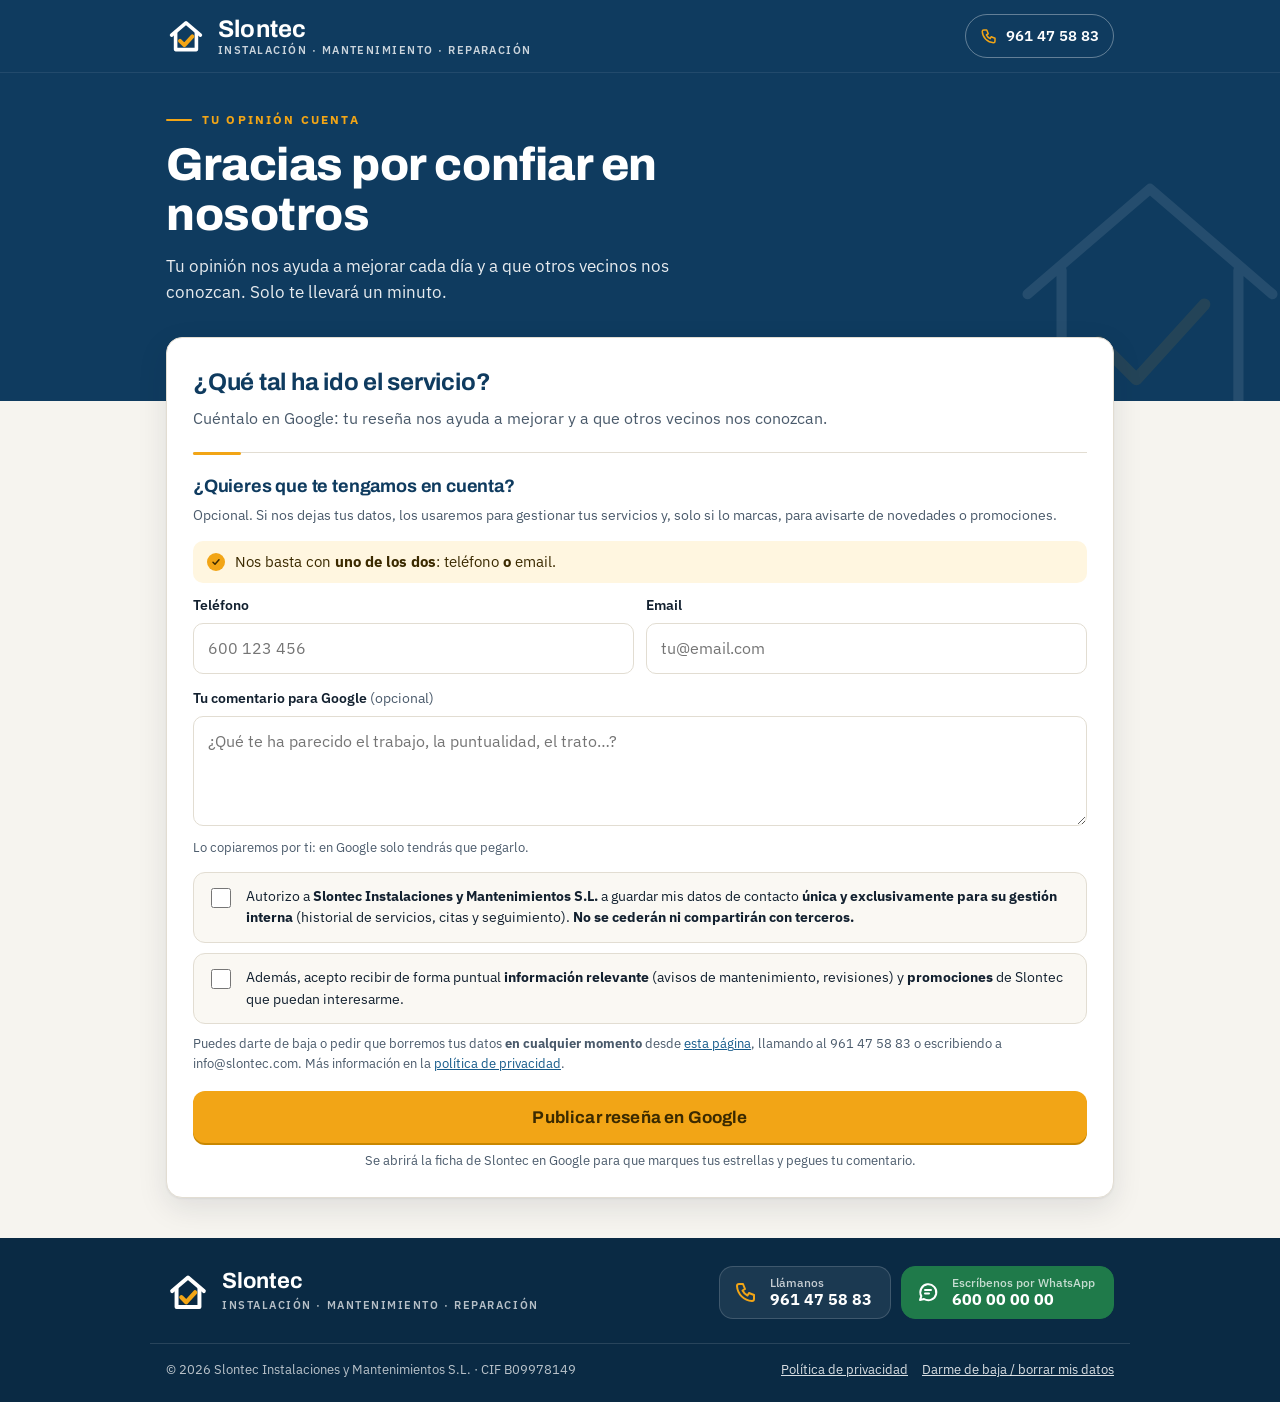
==== commit 014fd7cd: "Formulario simplificado: sin estrellas ni nombre, con comentario para Google - Se quitan la puntuaci" ====
--- a/index.html
+++ b/index.html
@@ -39,42 +39,28 @@
 
     <form id="reviewForm" novalidate>
       <h2>¿Qué tal ha ido el servicio?</h2>
-      <p class="lead">Elige de 1 a 5 estrellas y, si quieres, déjanos un comentario.</p>
-
-      <fieldset>
-        <legend class="sr-only" style="position:absolute;left:-9999px">Puntuación</legend>
-        <div class="stars" id="stars">
-          <input type="radio" id="s5" name="rating" value="5"><label for="s5" title="Excelente">★</label>
-          <input type="radio" id="s4" name="rating" value="4"><label for="s4" title="Muy bien">★</label>
-          <input type="radio" id="s3" name="rating" value="3"><label for="s3" title="Correcto">★</label>
-          <input type="radio" id="s2" name="rating" value="2"><label for="s2" title="Mejorable">★</label>
-          <input type="radio" id="s1" name="rating" value="1"><label for="s1" title="Malo">★</label>
-        </div>
-        <div class="stars-caption" id="starsCaption">Toca una estrella</div>
-      </fieldset>
-
-      <div class="field">
-        <label for="comment">Tu comentario <span class="opt">(opcional)</span></label>
-        <textarea id="comment" maxlength="4000" placeholder="¿Qué te ha parecido el trabajo, la puntualidad, el trato…?"></textarea>
-      </div>
+      <p class="lead">Cuéntalo en Google: tu reseña nos ayuda a mejorar y a que otros vecinos nos conozcan.</p>
 
       <div class="block">
         <h3>¿Quieres que te tengamos en cuenta?</h3>
         <p class="hint">Opcional. Si nos dejas tus datos, los usaremos para gestionar tus servicios y, solo si lo marcas, para avisarte de novedades o promociones.</p>
 
-        <div class="field">
-          <label for="name">Nombre <span class="opt">(opcional)</span></label>
-          <input type="text" id="name" autocomplete="name">
-        </div>
+        <p class="one-of"><span>Nos basta con <strong>uno de los dos</strong>: teléfono <strong>o</strong> email.</span></p>
         <div class="row">
           <div class="field">
-            <label for="phone">Teléfono <span class="opt">(opcional)</span></label>
-            <input type="tel" id="phone" autocomplete="tel" inputmode="tel">
+            <label for="phone">Teléfono</label>
+            <input type="tel" id="phone" autocomplete="tel" inputmode="tel" placeholder="600 123 456">
           </div>
           <div class="field">
-            <label for="email">Email <span class="opt">(opcional)</span></label>
-            <input type="email" id="email" autocomplete="email" inputmode="email">
+            <label for="email">Email</label>
+            <input type="email" id="email" autocomplete="email" inputmode="email" placeholder="tu@email.com">
           </div>
+        </div>
+
+        <div class="field">
+          <label for="comment">Tu comentario para Google <span class="opt">(opcional)</span></label>
+          <textarea id="comment" maxlength="4000" placeholder="¿Qué te ha parecido el trabajo, la puntualidad, el trato…?"></textarea>
+          <p class="legal-mini">Lo copiaremos por ti: en Google solo tendrás que pegarlo.</p>
         </div>
 
         <label class="check">
@@ -96,16 +82,16 @@
 
       <div class="msg err" id="formError" role="alert"></div>
 
-      <button type="submit" class="btn" id="submitBtn">Publicar mi opinión en Google</button>
-      <p class="legal-mini" style="text-align:center">Se abrirá Google con tu comentario ya copiado, para que solo tengas que marcar las estrellas y pegarlo.</p>
+      <button type="submit" class="btn" id="submitBtn">Publicar reseña en Google</button>
+      <p class="legal-mini" style="text-align:center">Se abrirá la ficha de Slontec en Google para que marques tus estrellas y pegues tu comentario.</p>
     </form>
 
     <div class="done" id="done" aria-live="polite">
       <svg class="done-mark" viewBox="0 0 100 100" aria-hidden="true"><path d="M14 48 L50 17 L86 48 M24 41 V84 H76 V41" fill="none" stroke="#0f3b5f" stroke-width="8" stroke-linecap="round" stroke-linejoin="round"/><path class="done-check" d="M35 62 L46 73 L66 51" fill="none" stroke="#f2a516" stroke-width="9" stroke-linecap="round" stroke-linejoin="round"/></svg>
       <h2>¡Muchas gracias!</h2>
-      <p class="lead" id="doneLead">Ya casi está. Termina en la ventana de Google que se ha abierto:</p>
-      <ol id="doneSteps">
-        <li>Marca <strong id="doneStars">las mismas estrellas</strong>.</li>
+      <p class="lead">Ya casi está. Termina en la ventana de Google que se ha abierto:</p>
+      <ol>
+        <li>Marca las <strong>estrellas</strong>.</li>
         <li id="pasteStep">Mantén pulsado el cuadro de texto y elige <strong>Pegar</strong> (tu comentario ya está copiado).</li>
         <li>Pulsa <strong>Publicar</strong>.</li>
       </ol>
@@ -152,27 +138,18 @@
 (function () {
   var C = window.SLONTEC_CONFIG || {};
   var REVIEW_URL = "https://search.google.com/local/writereview?placeid=" + encodeURIComponent(C.googlePlaceId || "");
-  var CONSENT_VERSION = "2026-10-v1";
+  var CONSENT_VERSION = "2026-10-v2";
   var params = new URLSearchParams(location.search);
 
   // ---- Datos de contacto desde config ----
   if (C.telefono) document.getElementById("topCall").href = "tel:" + C.telefono.replace(/\s/g, "");
   if (C.email) document.querySelectorAll(".js-email").forEach(function (el) { el.textContent = C.email; });
-
-  // ---- Estrellas ----
-  var captions = { 1: "Malo", 2: "Mejorable", 3: "Correcto", 4: "Muy bien", 5: "¡Excelente!" };
-  var caption = document.getElementById("starsCaption");
-  document.querySelectorAll('input[name="rating"]').forEach(function (r) {
-    r.addEventListener("change", function () {
-      caption.textContent = r.value + " de 5 · " + captions[r.value];
-      hideError();
-    });
-  });
 
   var form = document.getElementById("reviewForm");
   var errBox = document.getElementById("formError");
   function showError(t) { errBox.textContent = t; errBox.classList.add("show"); errBox.scrollIntoView({ behavior: "smooth", block: "center" }); }
   function hideError() { errBox.classList.remove("show"); }
+  form.addEventListener("input", hideError);
 
   // ---- Copiar al portapapeles (con alternativa para navegadores antiguos) ----
   function copyText(text) {
@@ -193,6 +170,7 @@
       return ok;
     } catch (e) { return false; }
   }
+  var lastComment = "";
 
   function openGoogle() {
     var w = window.open(REVIEW_URL, "_blank");
@@ -200,33 +178,27 @@
     else location.href = REVIEW_URL; // si el navegador bloquea la ventana nueva
   }
 
-  var lastComment = "";
-
   form.addEventListener("submit", function (e) {
     e.preventDefault();
     hideError();
 
-    var checked = form.querySelector('input[name="rating"]:checked');
-    if (!checked) { showError("Por favor, elige una puntuación de 1 a 5 estrellas."); return; }
-    var rating = Number(checked.value);
-    var comment = document.getElementById("comment").value.trim();
-    var name = document.getElementById("name").value.trim();
     var phone = document.getElementById("phone").value.trim();
     var email = document.getElementById("email").value.trim();
     var cInternal = document.getElementById("consentInternal").checked;
     var cPromo = document.getElementById("consentPromo").checked;
-    var hasContact = !!(name || phone || email);
+    var comment = document.getElementById("comment").value.trim();
+    var hasContact = !!(phone || email);
 
     if (hasContact && !cInternal) {
-      showError("Para guardar tus datos necesitamos que marques la casilla de autorización. Si prefieres no dejarlos, borra los campos de nombre, teléfono y email.");
+      showError("Para guardar tus datos necesitamos que marques la casilla de autorización. Si prefieres no dejarlos, borra el teléfono y el email.");
       return;
     }
     if (cPromo && !cInternal) {
       showError("Para enviarte información o promociones necesitamos también tu autorización para guardar los datos (primera casilla).");
       return;
     }
-    if ((cInternal || cPromo) && !phone && !email) {
-      showError("Indica al menos un teléfono o un email para poder guardarte como cliente.");
+    if (cInternal && !hasContact) {
+      showError("Indica un teléfono o un email para poder guardarte como cliente.");
       return;
     }
     if (email && !/^[^\s@]+@[^\s@]+\.[^\s@]+$/.test(email)) {
@@ -234,29 +206,24 @@
       return;
     }
 
+    // 1) Copiar el comentario y abrir Google en el mismo clic (si no, el navegador bloquea la ventana)
     lastComment = comment;
-
-    // 1) Copiar y abrir Google en el mismo clic (si no, el navegador bloquea la ventana)
-    copyText(comment).then(function (copied) { showDone(rating, comment, copied); });
+    copyText(comment).then(function (copied) { showDone(comment, copied); });
     openGoogle();
 
     // 2) Guardar en la hoja interna de Slontec (sin bloquear al cliente)
-    var payload = {
-      tipo: "resena",
+    sendToSheet({
+      tipo: "visita",
       fecha: new Date().toISOString(),
-      estrellas: rating,
-      comentario: comment,
       tecnico: params.get("tecnico") || "",
       servicio: params.get("servicio") || "",
-      nombre: cInternal ? name : "",
+      comentario: comment,
       telefono: cInternal ? phone : "",
       email: cInternal ? email : "",
       consentimientoGestion: cInternal,
       consentimientoComercial: cPromo,
-      versionTextoConsentimiento: CONSENT_VERSION,
-      navegador: navigator.userAgent
-    };
-    sendToSheet(payload).then(function (ok) {
+      versionTextoConsentimiento: CONSENT_VERSION
+    }).then(function (ok) {
       if (ok && cInternal) document.getElementById("savedMsg").classList.add("show");
     });
   });
@@ -271,21 +238,18 @@
     }).then(function () { return true; }, function () { return false; });
   }
 
-  function showDone(rating, comment, copied) {
+  function showDone(comment, copied) {
     form.style.display = "none";
-    var done = document.getElementById("done");
-    done.classList.add("show");
-    document.getElementById("doneStars").textContent = rating + (rating === 1 ? " estrella" : " estrellas");
     var pasteStep = document.getElementById("pasteStep");
     var box = document.getElementById("copiedBox");
-    var copyBtn = document.getElementById("copyAgainBtn");
     if (!comment) {
-      pasteStep.innerHTML = "Si quieres, escribe un breve comentario.";
-      copyBtn.style.display = "none";
+      pasteStep.innerHTML = "Si quieres, escribe un breve <strong>comentario</strong>.";
+      document.getElementById("copyAgainBtn").style.display = "none";
     } else if (!copied) {
-      pasteStep.innerHTML = "Copia tu comentario de aquí abajo y pégalo en Google.";
+      pasteStep.innerHTML = "Copia tu comentario de aquí abajo y <strong>pégalo</strong> en Google.";
       box.textContent = comment; box.hidden = false;
     }
+    document.getElementById("done").classList.add("show");
     document.getElementById("reviewCard").scrollIntoView({ behavior: "smooth", block: "start" });
   }
 
--- a/styles.css
+++ b/styles.css
@@ -100,23 +100,6 @@
 .card h2 { margin: 0 0 4px; font-size: 24px; font-weight: 700; color: var(--brand); }
 .card .lead { margin: 0 0 18px; color: var(--ink-soft); }
 
-/* ---------- Estrellas ---------- */
-.stars {
-  display: flex; gap: 6px; flex-direction: row-reverse; justify-content: flex-end;
-  margin: 6px 0 4px;
-}
-.stars input { position: absolute; opacity: 0; width: 1px; height: 1px; }
-.stars label {
-  cursor: pointer; font-size: 46px; line-height: 1; color: #d9d4c9;
-  transition: transform .08s ease, color .12s ease;
-  user-select: none; -webkit-tap-highlight-color: transparent;
-}
-.stars label:hover, .stars label:hover ~ label,
-.stars input:checked ~ label { color: var(--accent); }
-.stars label:active { transform: scale(.9); }
-.stars input:focus-visible + label { outline: 2px solid var(--brand-2); outline-offset: 3px; border-radius: 6px; }
-.stars-caption { min-height: 22px; color: var(--ink-soft); font-size: 14px; margin-bottom: 16px; }
-
 /* ---------- Formulario ---------- */
 .field { margin-bottom: 14px; }
 .field label { display: block; font-weight: 600; font-size: 14px; margin-bottom: 6px; }
@@ -126,6 +109,7 @@
   padding: 12px 14px; border: 1px solid var(--line); border-radius: 10px; background: #fff;
 }
 textarea { min-height: 110px; resize: vertical; }
+.field .legal-mini { margin-top: 6px; }
 input:focus, textarea:focus { outline: 2px solid var(--brand-2); outline-offset: 0; border-color: transparent; }
 .row { display: grid; grid-template-columns: 1fr 1fr; gap: 12px; }
 @media (max-width: 600px) { .row { grid-template-columns: 1fr; } }
@@ -142,6 +126,15 @@
 }
 .block h3 { margin: 0 0 4px; font-size: 18px; color: var(--brand); }
 .block .hint { margin: 0 0 14px; color: var(--ink-soft); font-size: 14px; }
+.one-of {
+  display: flex; align-items: center; gap: 10px;
+  margin: 0 0 12px; padding: 10px 14px; border-radius: 10px;
+  background: #fff6e0; color: var(--accent-ink); font-size: 14.5px;
+}
+.one-of::before {
+  content: ""; flex: 0 0 auto; width: 18px; height: 18px; border-radius: 50%;
+  background: var(--accent) url("data:image/svg+xml,%3Csvg xmlns='http://www.w3.org/2000/svg' viewBox='0 0 24 24'%3E%3Cpath d='M6 12.5l4 4 8-9' fill='none' stroke='%233b2a00' stroke-width='3' stroke-linecap='round' stroke-linejoin='round'/%3E%3C/svg%3E") center / 12px no-repeat;
+}
 
 .check {
   display: flex; gap: 12px; align-items: flex-start;
@@ -176,7 +169,6 @@
 /* ---------- Pantalla final ---------- */
 .done { display: none; text-align: center; padding: 8px 0; }
 .done.show { display: block; }
-.done .big { font-size: 46px; margin-bottom: 4px; }
 .done-mark { width: 84px; height: 84px; margin: 0 auto 8px; display: block; }
 .done.show .done-check { stroke-dasharray: 50; stroke-dashoffset: 50; animation: draw .5s .15s ease-out forwards; }
 @keyframes draw { to { stroke-dashoffset: 0; } }
@@ -188,6 +180,7 @@
   text-align: left; background: #faf8f3; border: 1px solid var(--line); border-radius: 10px;
   padding: 12px; font-size: 14px; white-space: pre-wrap; max-width: 460px; margin: 0 auto;
 }
+
 
 /* ---------- Pie ---------- */
 .foot { background: var(--brand-deep); color: #fff; margin-top: auto; }
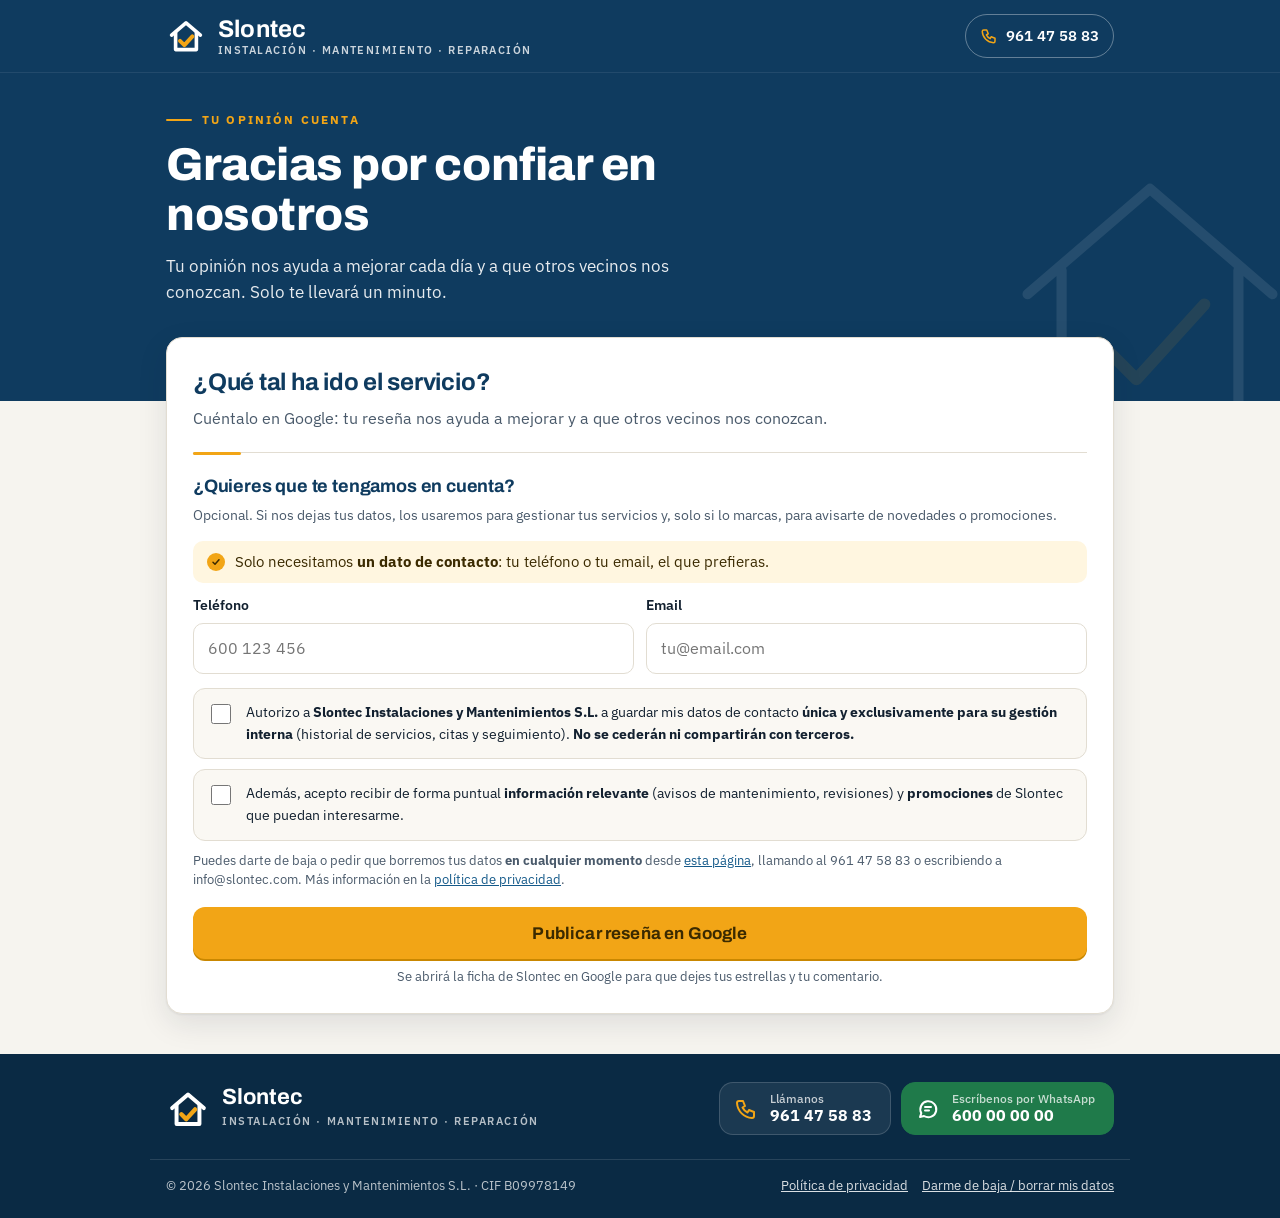
==== commit bd6b4b02: "Quitar el campo de comentario y mejorar el aviso de dato de contacto Co-Authored-By: Claude Opus 5.5" ====
--- a/index.html
+++ b/index.html
@@ -45,7 +45,7 @@
         <h3>¿Quieres que te tengamos en cuenta?</h3>
         <p class="hint">Opcional. Si nos dejas tus datos, los usaremos para gestionar tus servicios y, solo si lo marcas, para avisarte de novedades o promociones.</p>
 
-        <p class="one-of"><span>Nos basta con <strong>uno de los dos</strong>: teléfono <strong>o</strong> email.</span></p>
+        <p class="one-of"><span>Solo necesitamos <strong>un dato de contacto</strong>: tu teléfono o tu email, el que prefieras.</span></p>
         <div class="row">
           <div class="field">
             <label for="phone">Teléfono</label>
@@ -57,12 +57,6 @@
           </div>
         </div>
 
-        <div class="field">
-          <label for="comment">Tu comentario para Google <span class="opt">(opcional)</span></label>
-          <textarea id="comment" maxlength="4000" placeholder="¿Qué te ha parecido el trabajo, la puntualidad, el trato…?"></textarea>
-          <p class="legal-mini">Lo copiaremos por ti: en Google solo tendrás que pegarlo.</p>
-        </div>
-
         <label class="check">
           <input type="checkbox" id="consentInternal">
           <span>Autorizo a <strong>Slontec Instalaciones y Mantenimientos S.L.</strong> a guardar mis datos de contacto <strong>única y exclusivamente para su gestión interna</strong> (historial de servicios, citas y seguimiento). <strong>No se cederán ni compartirán con terceros.</strong></span>
@@ -83,7 +77,7 @@
       <div class="msg err" id="formError" role="alert"></div>
 
       <button type="submit" class="btn" id="submitBtn">Publicar reseña en Google</button>
-      <p class="legal-mini" style="text-align:center">Se abrirá la ficha de Slontec en Google para que marques tus estrellas y pegues tu comentario.</p>
+      <p class="legal-mini" style="text-align:center">Se abrirá la ficha de Slontec en Google para que dejes tus estrellas y tu comentario.</p>
     </form>
 
     <div class="done" id="done" aria-live="polite">
@@ -92,12 +86,10 @@
       <p class="lead">Ya casi está. Termina en la ventana de Google que se ha abierto:</p>
       <ol>
         <li>Marca las <strong>estrellas</strong>.</li>
-        <li id="pasteStep">Mantén pulsado el cuadro de texto y elige <strong>Pegar</strong> (tu comentario ya está copiado).</li>
+        <li>Escribe un breve <strong>comentario</strong> (opcional).</li>
         <li>Pulsa <strong>Publicar</strong>.</li>
       </ol>
-      <div class="copied-box" id="copiedBox" hidden></div>
       <button type="button" class="btn secondary" id="reopenBtn">Abrir Google otra vez</button>
-      <button type="button" class="btn ghost" id="copyAgainBtn">Copiar mi comentario de nuevo</button>
       <div class="msg ok" id="savedMsg">Tus datos y preferencias se han guardado correctamente.</div>
     </div>
   </div>
@@ -151,27 +143,6 @@
   function hideError() { errBox.classList.remove("show"); }
   form.addEventListener("input", hideError);
 
-  // ---- Copiar al portapapeles (con alternativa para navegadores antiguos) ----
-  function copyText(text) {
-    if (!text) return Promise.resolve(false);
-    if (navigator.clipboard && window.isSecureContext) {
-      return navigator.clipboard.writeText(text).then(function () { return true; }, function () { return fallbackCopy(text); });
-    }
-    return Promise.resolve(fallbackCopy(text));
-  }
-  function fallbackCopy(text) {
-    try {
-      var ta = document.createElement("textarea");
-      ta.value = text; ta.setAttribute("readonly", "");
-      ta.style.position = "fixed"; ta.style.opacity = "0";
-      document.body.appendChild(ta); ta.select(); ta.setSelectionRange(0, text.length);
-      var ok = document.execCommand("copy");
-      document.body.removeChild(ta);
-      return ok;
-    } catch (e) { return false; }
-  }
-  var lastComment = "";
-
   function openGoogle() {
     var w = window.open(REVIEW_URL, "_blank");
     if (w) { try { w.opener = null; } catch (e) {} }
@@ -186,7 +157,6 @@
     var email = document.getElementById("email").value.trim();
     var cInternal = document.getElementById("consentInternal").checked;
     var cPromo = document.getElementById("consentPromo").checked;
-    var comment = document.getElementById("comment").value.trim();
     var hasContact = !!(phone || email);
 
     if (hasContact && !cInternal) {
@@ -206,10 +176,9 @@
       return;
     }
 
-    // 1) Copiar el comentario y abrir Google en el mismo clic (si no, el navegador bloquea la ventana)
-    lastComment = comment;
-    copyText(comment).then(function (copied) { showDone(comment, copied); });
+    // 1) Abrir Google en el mismo clic (si no, el navegador bloquea la ventana)
     openGoogle();
+    showDone();
 
     // 2) Guardar en la hoja interna de Slontec (sin bloquear al cliente)
     sendToSheet({
@@ -217,7 +186,6 @@
       fecha: new Date().toISOString(),
       tecnico: params.get("tecnico") || "",
       servicio: params.get("servicio") || "",
-      comentario: comment,
       telefono: cInternal ? phone : "",
       email: cInternal ? email : "",
       consentimientoGestion: cInternal,
@@ -238,30 +206,13 @@
     }).then(function () { return true; }, function () { return false; });
   }
 
-  function showDone(comment, copied) {
+  function showDone() {
     form.style.display = "none";
-    var pasteStep = document.getElementById("pasteStep");
-    var box = document.getElementById("copiedBox");
-    if (!comment) {
-      pasteStep.innerHTML = "Si quieres, escribe un breve <strong>comentario</strong>.";
-      document.getElementById("copyAgainBtn").style.display = "none";
-    } else if (!copied) {
-      pasteStep.innerHTML = "Copia tu comentario de aquí abajo y <strong>pégalo</strong> en Google.";
-      box.textContent = comment; box.hidden = false;
-    }
     document.getElementById("done").classList.add("show");
     document.getElementById("reviewCard").scrollIntoView({ behavior: "smooth", block: "start" });
   }
 
   document.getElementById("reopenBtn").addEventListener("click", openGoogle);
-  document.getElementById("copyAgainBtn").addEventListener("click", function () {
-    var btn = this;
-    copyText(lastComment).then(function (ok) {
-      btn.textContent = ok ? "✓ Comentario copiado" : "No se pudo copiar";
-      if (!ok) { var box = document.getElementById("copiedBox"); box.textContent = lastComment; box.hidden = false; }
-      setTimeout(function () { btn.textContent = "Copiar mi comentario de nuevo"; }, 2500);
-    });
-  });
 })();
 </script>
 </body>
--- a/styles.css
+++ b/styles.css
@@ -109,7 +109,6 @@
   padding: 12px 14px; border: 1px solid var(--line); border-radius: 10px; background: #fff;
 }
 textarea { min-height: 110px; resize: vertical; }
-.field .legal-mini { margin-top: 6px; }
 input:focus, textarea:focus { outline: 2px solid var(--brand-2); outline-offset: 0; border-color: transparent; }
 .row { display: grid; grid-template-columns: 1fr 1fr; gap: 12px; }
 @media (max-width: 600px) { .row { grid-template-columns: 1fr; } }
@@ -176,10 +175,6 @@
 .done ol { text-align: left; max-width: 460px; margin: 14px auto; padding-left: 22px; }
 .done ol li { margin-bottom: 6px; }
 .done .btn { max-width: 460px; }
-.copied-box {
-  text-align: left; background: #faf8f3; border: 1px solid var(--line); border-radius: 10px;
-  padding: 12px; font-size: 14px; white-space: pre-wrap; max-width: 460px; margin: 0 auto;
-}
 
 
 /* ---------- Pie ---------- */
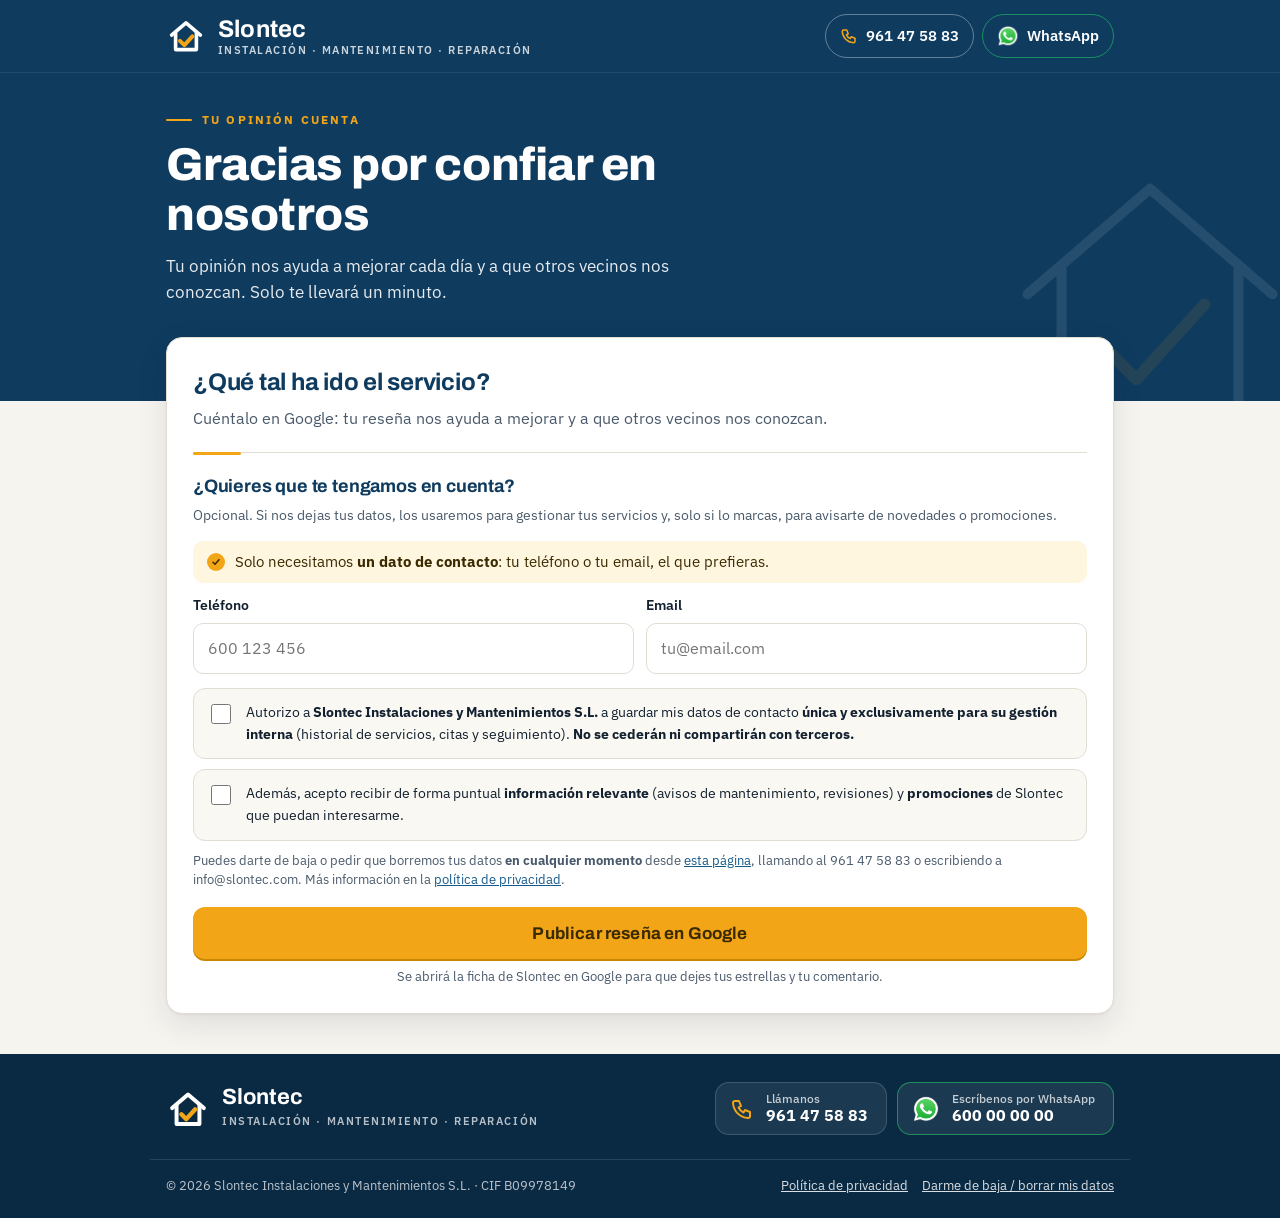
==== commit 7bf7a072: "WhatsApp en la cabecera y nuevo icono de WhatsApp en cabecera y pie Co-Authored-By: Claude Opus 5.5 " ====
--- a/index.html
+++ b/index.html
@@ -21,7 +21,10 @@
       <svg class="logo-mark" viewBox="0 0 100 100" aria-hidden="true"><path d="M14 48 L50 17 L86 48" fill="none" stroke="currentColor" stroke-width="9" stroke-linecap="round" stroke-linejoin="round"/><path d="M24 41 V84 H76 V41" fill="none" stroke="currentColor" stroke-width="9" stroke-linecap="round" stroke-linejoin="round"/><path d="M35 62 L46 73 L66 51" fill="none" stroke="#f2a516" stroke-width="10" stroke-linecap="round" stroke-linejoin="round"/></svg>
       <span class="logo-text">Slontec<small>Instalación · Mantenimiento · Reparación</small></span>
     </a>
-    <a class="top-call" id="topCall" href="tel:+34961475883" aria-label="Llamar a Slontec"><svg viewBox="0 0 24 24" aria-hidden="true"><path d="M5 4h4l2 5-2.5 1.5a11 11 0 0 0 5 5L15 13l5 2v4a2 2 0 0 1-2 2A16 16 0 0 1 3 6a2 2 0 0 1 2-2" fill="none" stroke="currentColor" stroke-width="2" stroke-linejoin="round"/></svg><span class="js-tel">961 47 58 83</span></a>
+    <div class="top-actions">
+      <a class="top-call js-tel-link" id="topCall" href="tel:+34961475883" aria-label="Llamar a Slontec"><svg viewBox="0 0 24 24" aria-hidden="true"><path d="M5 4h4l2 5-2.5 1.5a11 11 0 0 0 5 5L15 13l5 2v4a2 2 0 0 1-2 2A16 16 0 0 1 3 6a2 2 0 0 1 2-2" fill="none" stroke="currentColor" stroke-width="2" stroke-linejoin="round"/></svg><span class="js-tel">961 47 58 83</span></a>
+      <a class="top-call top-wa js-wa-link" href="https://wa.me/34600000000" target="_blank" rel="noopener" aria-label="Escribir a Slontec por WhatsApp"><img class="wa-ico" src="whatsapp.png" alt="" width="24" height="24"><span>WhatsApp</span></a>
+    </div>
   </div>
 </header>
 
@@ -106,8 +109,8 @@
       </div>
     </div>
     <div class="foot-contact">
-      <a class="pill" id="footTel" href="tel:+34961475883"><svg viewBox="0 0 24 24" aria-hidden="true"><path d="M5 4h4l2 5-2.5 1.5a11 11 0 0 0 5 5L15 13l5 2v4a2 2 0 0 1-2 2A16 16 0 0 1 3 6a2 2 0 0 1 2-2" fill="none" stroke="currentColor" stroke-width="2" stroke-linejoin="round"/></svg><span><small>Llámanos</small><span class="js-tel">961 47 58 83</span></span></a>
-      <a class="pill wa" id="footWa" href="https://wa.me/34600000000" target="_blank" rel="noopener"><svg viewBox="0 0 24 24" aria-hidden="true"><path d="M4 20l1.3-3.9A8 8 0 1 1 8 19z" fill="none" stroke="currentColor" stroke-width="2" stroke-linejoin="round"/><path d="M9 10h6M9 13.5h4" stroke="currentColor" stroke-width="2" stroke-linecap="round"/></svg><span><small>Escríbenos por WhatsApp</small><span class="js-wa">600 00 00 00</span></span></a>
+      <a class="pill js-tel-link" id="footTel" href="tel:+34961475883"><svg viewBox="0 0 24 24" aria-hidden="true"><path d="M5 4h4l2 5-2.5 1.5a11 11 0 0 0 5 5L15 13l5 2v4a2 2 0 0 1-2 2A16 16 0 0 1 3 6a2 2 0 0 1 2-2" fill="none" stroke="currentColor" stroke-width="2" stroke-linejoin="round"/></svg><span><small>Llámanos</small><span class="js-tel">961 47 58 83</span></span></a>
+      <a class="pill wa js-wa-link" id="footWa" href="https://wa.me/34600000000" target="_blank" rel="noopener"><img class="wa-ico" src="whatsapp.png" alt="" width="28" height="28"><span><small>Escríbenos por WhatsApp</small><span class="js-wa">600 00 00 00</span></span></a>
     </div>
   </div>
   <div class="wrap foot-legal">
@@ -119,9 +122,9 @@
 (function () {
   var C = window.SLONTEC_CONFIG || {};
   document.querySelectorAll(".js-year").forEach(function (el) { el.textContent = new Date().getFullYear(); });
-  if (C.telefono) document.getElementById("footTel").href = "tel:" + C.telefono.replace(/\s/g, "");
+  if (C.telefono) document.querySelectorAll(".js-tel-link").forEach(function (a) { a.href = "tel:" + C.telefono.replace(/\s/g, ""); });
   if (C.telefonoVisible) document.querySelectorAll(".js-tel").forEach(function (el) { el.textContent = C.telefonoVisible; });
-  if (C.whatsapp) document.getElementById("footWa").href = "https://wa.me/" + C.whatsapp + "?text=" + encodeURIComponent(C.whatsappMensaje || "");
+  if (C.whatsapp) document.querySelectorAll(".js-wa-link").forEach(function (a) { a.href = "https://wa.me/" + C.whatsapp + "?text=" + encodeURIComponent(C.whatsappMensaje || ""); });
   if (C.whatsappVisible) document.querySelectorAll(".js-wa").forEach(function (el) { el.textContent = C.whatsappVisible; });
 })();
 </script>
--- a/styles.css
+++ b/styles.css
@@ -63,6 +63,14 @@
 }
 .top-call svg { width: 18px; height: 18px; color: var(--accent); }
 .top-call:hover { background: rgba(255,255,255,.1); }
+.top-actions { display: flex; align-items: center; gap: 8px; }
+.wa-ico { width: 22px; height: 22px; flex: 0 0 auto; display: block; }
+.top-wa { border-color: rgba(37, 211, 102, .55); }
+@media (max-width: 560px) {
+  .top-call { padding: 0; width: 44px; justify-content: center; }
+  .top-call span { display: none; }
+  .top-call svg, .wa-ico { width: 22px; height: 22px; }
+}
 
 /* ---------- Hero ---------- */
 .hero {
@@ -198,9 +206,8 @@
 .pill:hover { background: rgba(255,255,255,.12); }
 .pill svg { width: 24px; height: 24px; color: var(--accent); flex: 0 0 auto; }
 .pill small { display: block; font-weight: 500; font-size: 12px; opacity: .75; }
-.pill.wa { background: #1f7a4a; border-color: #1f7a4a; }
-.pill.wa:hover { background: #23894f; }
-.pill.wa svg { color: #fff; }
+.pill.wa { border-color: rgba(37, 211, 102, .55); }
+.pill .wa-ico { width: 28px; height: 28px; }
 @media (max-width: 520px) { .foot-contact, .pill { width: 100%; } }
 .foot-legal {
   display: flex; flex-wrap: wrap; justify-content: space-between; gap: 8px 18px;
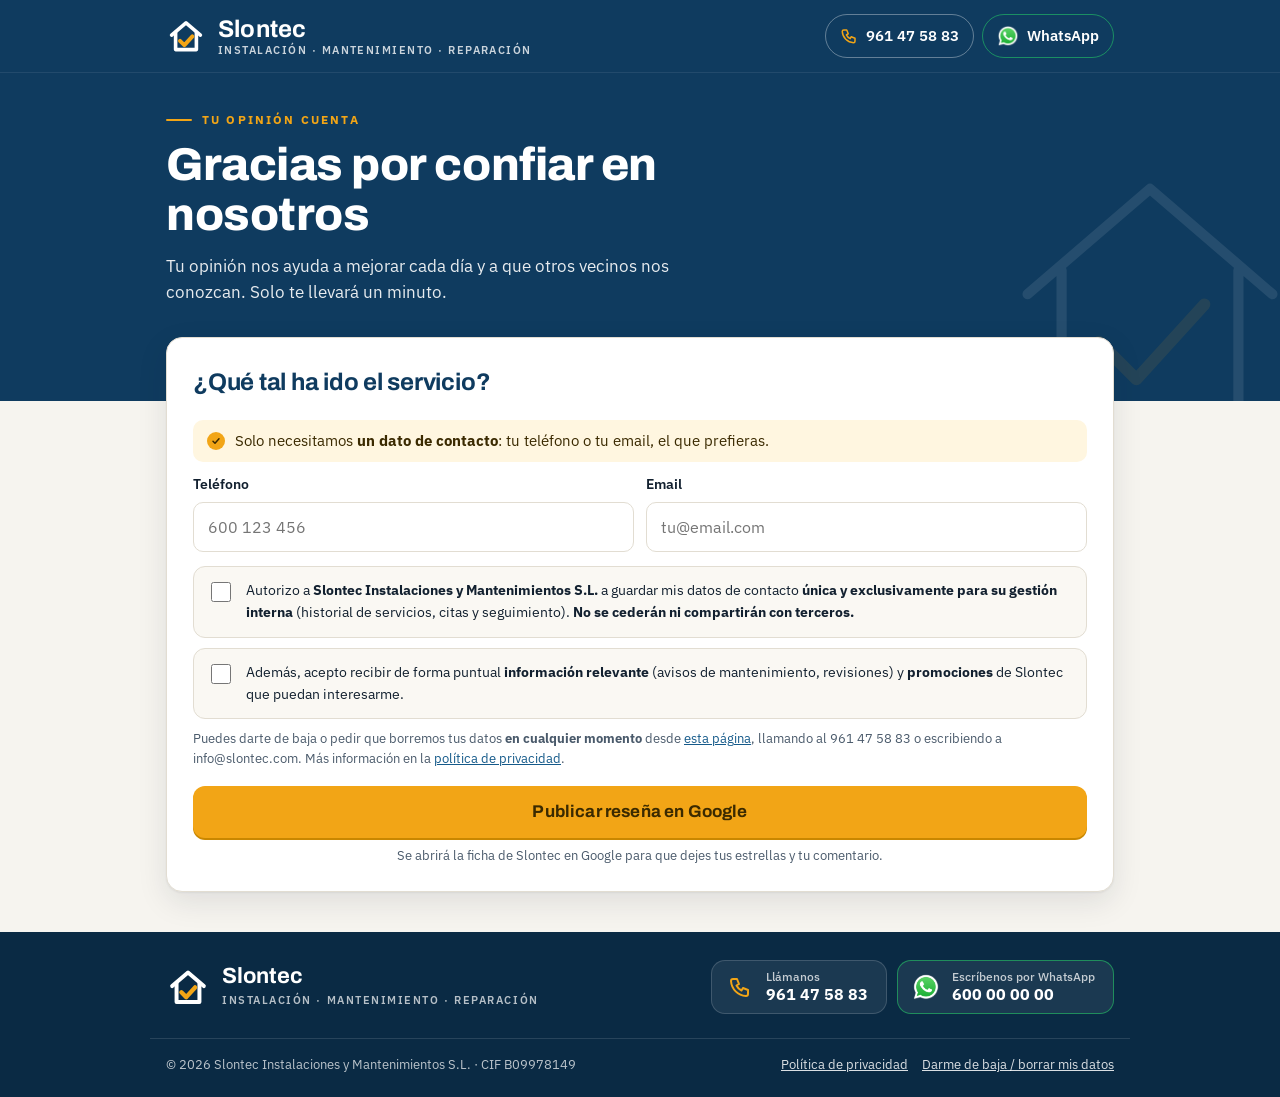
==== commit 3ce4c853: "Quitar textos introductorios del formulario: tras el título va el aviso de dato de contacto Co-Autho" ====
--- a/index.html
+++ b/index.html
@@ -42,12 +42,7 @@
 
     <form id="reviewForm" novalidate>
       <h2>¿Qué tal ha ido el servicio?</h2>
-      <p class="lead">Cuéntalo en Google: tu reseña nos ayuda a mejorar y a que otros vecinos nos conozcan.</p>
-
-      <div class="block">
-        <h3>¿Quieres que te tengamos en cuenta?</h3>
-        <p class="hint">Opcional. Si nos dejas tus datos, los usaremos para gestionar tus servicios y, solo si lo marcas, para avisarte de novedades o promociones.</p>
-
+      <div class="form-body">
         <p class="one-of"><span>Solo necesitamos <strong>un dato de contacto</strong>: tu teléfono o tu email, el que prefieras.</span></p>
         <div class="row">
           <div class="field">
--- a/styles.css
+++ b/styles.css
@@ -133,6 +133,7 @@
 }
 .block h3 { margin: 0 0 4px; font-size: 18px; color: var(--brand); }
 .block .hint { margin: 0 0 14px; color: var(--ink-soft); font-size: 14px; }
+.form-body { margin-top: 18px; }
 .one-of {
   display: flex; align-items: center; gap: 10px;
   margin: 0 0 12px; padding: 10px 14px; border-radius: 10px;
@@ -204,11 +205,15 @@
   font-weight: 700; font-size: 16px; line-height: 1.2;
 }
 .pill:hover { background: rgba(255,255,255,.12); }
-.pill svg { width: 24px; height: 24px; color: var(--accent); flex: 0 0 auto; }
+.pill svg { width: 28px; height: 28px; padding: 2px; color: var(--accent); flex: 0 0 auto; }
 .pill small { display: block; font-weight: 500; font-size: 12px; opacity: .75; }
 .pill.wa { border-color: rgba(37, 211, 102, .55); }
 .pill .wa-ico { width: 28px; height: 28px; }
-@media (max-width: 520px) { .foot-contact, .pill { width: 100%; } }
+/* Móvil: botones a la izquierda, ajustados al contenido y con el ancho del mayor */
+@media (max-width: 520px) {
+  .foot-contact { display: grid; grid-template-columns: max-content; gap: 10px; }
+  .pill { width: 100%; }
+}
 .foot-legal {
   display: flex; flex-wrap: wrap; justify-content: space-between; gap: 8px 18px;
   border-top: 1px solid rgba(255,255,255,.12);
